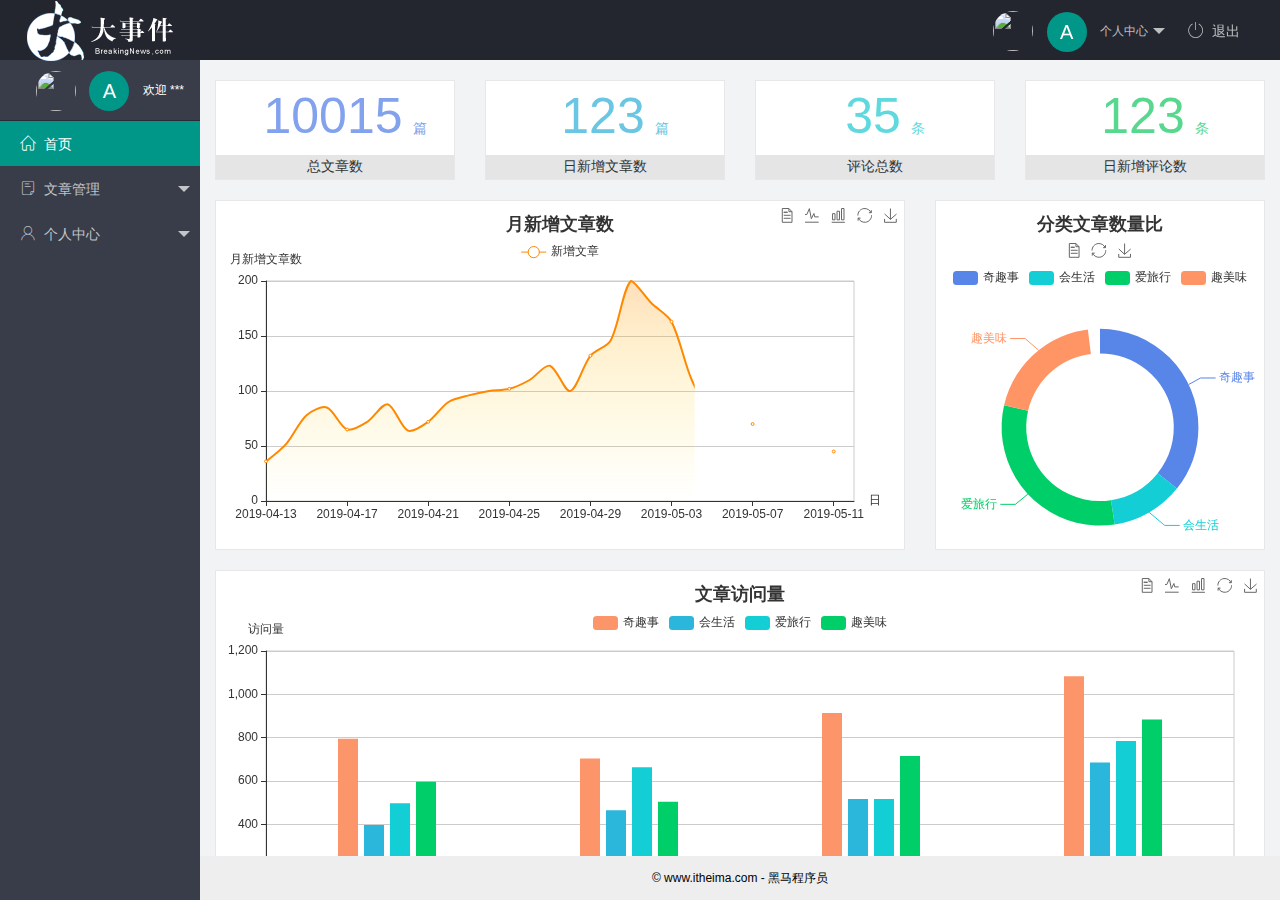
==== index.html @ 53b132bd "创建了大事件项目" ====
<!DOCTYPE html>
<html lang="en">
  <head>
    <meta charset="UTF-8" />
    <meta name="viewport" content="width=device-width, initial-scale=1.0" />
    <title>后台主页</title>
    <!-- 导入 layui 的样式表 -->
    <link rel="stylesheet" href="/assets/lib/layui/css/layui.css" />
    <!-- 导入第三方图标库 -->
    <link rel="stylesheet" href="/assets/fonts/iconfont.css" />
    <!-- 导入自己的样式表 -->
    <link rel="stylesheet" href="/assets/css/index.css" />
  </head>
  <body class="layui-layout-body">
    <div class="layui-layout layui-layout-admin">
      <div class="layui-header">
        <div class="layui-logo">
          <img src="/assets/images/logo.png" alt="" />
        </div>
        <!-- 头部区域（可配合layui已有的水平导航） -->
        <ul class="layui-nav layui-layout-right">
          <li class="layui-nav-item">
            <a href="javascript:;" class="userinfo">
              <img src="http://t.cn/RCzsdCq" class="layui-nav-img" />
              <span class="text-avatar">A</span>
              个人中心
            </a>
            <dl class="layui-nav-child">
              <dd><a href="">基本资料</a></dd>
              <dd><a href="">更换头像</a></dd>
              <dd><a href="">重置密码</a></dd>
            </dl>
          </li>
          <li class="layui-nav-item">
            <a href=""><span class="iconfont icon-tuichu"></span>退出</a>
          </li>
        </ul>
      </div>

      <div class="layui-side layui-bg-black">
        <div class="layui-side-scroll">
          <div class="userinfo">
            <img src="http://t.cn/RCzsdCq" class="layui-nav-img" />
            <span class="text-avatar">A</span>
            <span id="welcome">欢迎 ***</span>
          </div>
          <!-- 左侧导航区域（可配合layui已有的垂直导航） -->
          <ul class="layui-nav layui-nav-tree" lay-shrink="all">
            <li class="layui-nav-item layui-this">
              <a href="/home/dashboard.html" target="fm"><span class="iconfont icon-home"></span>首页</a>
            </li>
            <li class="layui-nav-item">
              <a class="" href="javascript:;"><span class="iconfont icon-16"></span>文章管理</a>
              <dl class="layui-nav-child">
                <dd>
                  <a href="javascript:;"><i class="layui-icon layui-icon-app"></i>文章类别</a>
                </dd>
                <dd>
                  <a href="javascript:;"><i class="layui-icon layui-icon-app"></i>文章列表</a>
                </dd>
                <dd>
                  <a href="javascript:;"><i class="layui-icon layui-icon-app"></i>发布文章</a>
                </dd>
              </dl>
            </li>
            <li class="layui-nav-item">
              <a href="javascript:;"><span class="iconfont icon-user"></span>个人中心</a>
              <dl class="layui-nav-child">
                <dd>
                  <a href="javascript:;"><i class="layui-icon layui-icon-app"></i>基本资料</a>
                </dd>
                <dd>
                  <a href="javascript:;"><i class="layui-icon layui-icon-app"></i>更换头像</a>
                </dd>
                <dd>
                  <a href="javascript:;"><i class="layui-icon layui-icon-app"></i>重置密码</a>
                </dd>
              </dl>
            </li>
          </ul>
        </div>
      </div>

      <div class="layui-body">
        <!-- 内容主体区域 -->
        <iframe name="fm" src="/home/dashboard.html" frameborder="0"></iframe>
      </div>

      <div class="layui-footer">
        <!-- 底部固定区域 -->
        © www.itheima.com - 黑马程序员
      </div>
    </div>
    <!-- 导入 layui 的JS文件 -->
    <script src="/assets/lib/layui/layui.all.js"></script>
  </body>
</html>
---- assets/lib/layui/css/layui.css ----
/** layui-v2.5.5 MIT License By https://www.layui.com */
 .layui-inline,img{display:inline-block;vertical-align:middle}h1,h2,h3,h4,h5,h6{font-weight:400}.layui-edge,.layui-header,.layui-inline,.layui-main{position:relative}.layui-body,.layui-edge,.layui-elip{overflow:hidden}.layui-btn,.layui-edge,.layui-inline,img{vertical-align:middle}.layui-btn,.layui-disabled,.layui-icon,.layui-unselect{-moz-user-select:none;-webkit-user-select:none;-ms-user-select:none}.layui-elip,.layui-form-checkbox span,.layui-form-pane .layui-form-label{text-overflow:ellipsis;white-space:nowrap}.layui-breadcrumb,.layui-tree-btnGroup{visibility:hidden}blockquote,body,button,dd,div,dl,dt,form,h1,h2,h3,h4,h5,h6,input,li,ol,p,pre,td,textarea,th,ul{margin:0;padding:0;-webkit-tap-highlight-color:rgba(0,0,0,0)}a:active,a:hover{outline:0}img{border:none}li{list-style:none}table{border-collapse:collapse;border-spacing:0}h4,h5,h6{font-size:100%}button,input,optgroup,option,select,textarea{font-family:inherit;font-size:inherit;font-style:inherit;font-weight:inherit;outline:0}pre{white-space:pre-wrap;white-space:-moz-pre-wrap;white-space:-pre-wrap;white-space:-o-pre-wrap;word-wrap:break-word}body{line-height:24px;font:14px Helvetica Neue,Helvetica,PingFang SC,Tahoma,Arial,sans-serif}hr{height:1px;margin:10px 0;border:0;clear:both}a{color:#333;text-decoration:none}a:hover{color:#777}a cite{font-style:normal;*cursor:pointer}.layui-border-box,.layui-border-box *{box-sizing:border-box}.layui-box,.layui-box *{box-sizing:content-box}.layui-clear{clear:both;*zoom:1}.layui-clear:after{content:'\20';clear:both;*zoom:1;display:block;height:0}.layui-inline{*display:inline;*zoom:1}.layui-edge{display:inline-block;width:0;height:0;border-width:6px;border-style:dashed;border-color:transparent}.layui-edge-top{top:-4px;border-bottom-color:#999;border-bottom-style:solid}.layui-edge-right{border-left-color:#999;border-left-style:solid}.layui-edge-bottom{top:2px;border-top-color:#999;border-top-style:solid}.layui-edge-left{border-right-color:#999;border-right-style:solid}.layui-disabled,.layui-disabled:hover{color:#d2d2d2!important;cursor:not-allowed!important}.layui-circle{border-radius:100%}.layui-show{display:block!important}.layui-hide{display:none!important}@font-face{font-family:layui-icon;src:url(../font/iconfont.eot?v=250);src:url(../font/iconfont.eot?v=250#iefix) format('embedded-opentype'),url(../font/iconfont.woff2?v=250) format('woff2'),url(../font/iconfont.woff?v=250) format('woff'),url(../font/iconfont.ttf?v=250) format('truetype'),url(../font/iconfont.svg?v=250#layui-icon) format('svg')}.layui-icon{font-family:layui-icon!important;font-size:16px;font-style:normal;-webkit-font-smoothing:antialiased;-moz-osx-font-smoothing:grayscale}.layui-icon-reply-fill:before{content:"\e611"}.layui-icon-set-fill:before{content:"\e614"}.layui-icon-menu-fill:before{content:"\e60f"}.layui-icon-search:before{content:"\e615"}.layui-icon-share:before{content:"\e641"}.layui-icon-set-sm:before{content:"\e620"}.layui-icon-engine:before{content:"\e628"}.layui-icon-close:before{content:"\1006"}.layui-icon-close-fill:before{content:"\1007"}.layui-icon-chart-screen:before{content:"\e629"}.layui-icon-star:before{content:"\e600"}.layui-icon-circle-dot:before{content:"\e617"}.layui-icon-chat:before{content:"\e606"}.layui-icon-release:before{content:"\e609"}.layui-icon-list:before{content:"\e60a"}.layui-icon-chart:before{content:"\e62c"}.layui-icon-ok-circle:before{content:"\1005"}.layui-icon-layim-theme:before{content:"\e61b"}.layui-icon-table:before{content:"\e62d"}.layui-icon-right:before{content:"\e602"}.layui-icon-left:before{content:"\e603"}.layui-icon-cart-simple:before{content:"\e698"}.layui-icon-face-cry:before{content:"\e69c"}.layui-icon-face-smile:before{content:"\e6af"}.layui-icon-survey:before{content:"\e6b2"}.layui-icon-tree:before{content:"\e62e"}.layui-icon-upload-circle:before{content:"\e62f"}.layui-icon-add-circle:before{content:"\e61f"}.layui-icon-download-circle:before{content:"\e601"}.layui-icon-templeate-1:before{content:"\e630"}.layui-icon-util:before{content:"\e631"}.layui-icon-face-surprised:before{content:"\e664"}.layui-icon-edit:before{content:"\e642"}.layui-icon-speaker:before{content:"\e645"}.layui-icon-down:before{content:"\e61a"}.layui-icon-file:before{content:"\e621"}.layui-icon-layouts:before{content:"\e632"}.layui-icon-rate-half:before{content:"\e6c9"}.layui-icon-add-circle-fine:before{content:"\e608"}.layui-icon-prev-circle:before{content:"\e633"}.layui-icon-read:before{content:"\e705"}.layui-icon-404:before{content:"\e61c"}.layui-icon-carousel:before{content:"\e634"}.layui-icon-help:before{content:"\e607"}.layui-icon-code-circle:before{content:"\e635"}.layui-icon-water:before{content:"\e636"}.layui-icon-username:before{content:"\e66f"}.layui-icon-find-fill:before{content:"\e670"}.layui-icon-about:before{content:"\e60b"}.layui-icon-location:before{content:"\e715"}.layui-icon-up:before{content:"\e619"}.layui-icon-pause:before{content:"\e651"}.layui-icon-date:before{content:"\e637"}.layui-icon-layim-uploadfile:before{content:"\e61d"}.layui-icon-delete:before{content:"\e640"}.layui-icon-play:before{content:"\e652"}.layui-icon-top:before{content:"\e604"}.layui-icon-friends:before{content:"\e612"}.layui-icon-refresh-3:before{content:"\e9aa"}.layui-icon-ok:before{content:"\e605"}.layui-icon-layer:before{content:"\e638"}.layui-icon-face-smile-fine:before{content:"\e60c"}.layui-icon-dollar:before{content:"\e659"}.layui-icon-group:before{content:"\e613"}.layui-icon-layim-download:before{content:"\e61e"}.layui-icon-picture-fine:before{content:"\e60d"}.layui-icon-link:before{content:"\e64c"}.layui-icon-diamond:before{content:"\e735"}.layui-icon-log:before{content:"\e60e"}.layui-icon-rate-solid:before{content:"\e67a"}.layui-icon-fonts-del:before{content:"\e64f"}.layui-icon-unlink:before{content:"\e64d"}.layui-icon-fonts-clear:before{content:"\e639"}.layui-icon-triangle-r:before{content:"\e623"}.layui-icon-circle:before{content:"\e63f"}.layui-icon-radio:before{content:"\e643"}.layui-icon-align-center:before{content:"\e647"}.layui-icon-align-right:before{content:"\e648"}.layui-icon-align-left:before{content:"\e649"}.layui-icon-loading-1:before{content:"\e63e"}.layui-icon-return:before{content:"\e65c"}.layui-icon-fonts-strong:before{content:"\e62b"}.layui-icon-upload:before{content:"\e67c"}.layui-icon-dialogue:before{content:"\e63a"}.layui-icon-video:before{content:"\e6ed"}.layui-icon-headset:before{content:"\e6fc"}.layui-icon-cellphone-fine:before{content:"\e63b"}.layui-icon-add-1:before{content:"\e654"}.layui-icon-face-smile-b:before{content:"\e650"}.layui-icon-fonts-html:before{content:"\e64b"}.layui-icon-form:before{content:"\e63c"}.layui-icon-cart:before{content:"\e657"}.layui-icon-camera-fill:before{content:"\e65d"}.layui-icon-tabs:before{content:"\e62a"}.layui-icon-fonts-code:before{content:"\e64e"}.layui-icon-fire:before{content:"\e756"}.layui-icon-set:before{content:"\e716"}.layui-icon-fonts-u:before{content:"\e646"}.layui-icon-triangle-d:before{content:"\e625"}.layui-icon-tips:before{content:"\e702"}.layui-icon-picture:before{content:"\e64a"}.layui-icon-more-vertical:before{content:"\e671"}.layui-icon-flag:before{content:"\e66c"}.layui-icon-loading:before{content:"\e63d"}.layui-icon-fonts-i:before{content:"\e644"}.layui-icon-refresh-1:before{content:"\e666"}.layui-icon-rmb:before{content:"\e65e"}.layui-icon-home:before{content:"\e68e"}.layui-icon-user:before{content:"\e770"}.layui-icon-notice:before{content:"\e667"}.layui-icon-login-weibo:before{content:"\e675"}.layui-icon-voice:before{content:"\e688"}.layui-icon-upload-drag:before{content:"\e681"}.layui-icon-login-qq:before{content:"\e676"}.layui-icon-snowflake:before{content:"\e6b1"}.layui-icon-file-b:before{content:"\e655"}.layui-icon-template:before{content:"\e663"}.layui-icon-auz:before{content:"\e672"}.layui-icon-console:before{content:"\e665"}.layui-icon-app:before{content:"\e653"}.layui-icon-prev:before{content:"\e65a"}.layui-icon-website:before{content:"\e7ae"}.layui-icon-next:before{content:"\e65b"}.layui-icon-component:before{content:"\e857"}.layui-icon-more:before{content:"\e65f"}.layui-icon-login-wechat:before{content:"\e677"}.layui-icon-shrink-right:before{content:"\e668"}.layui-icon-spread-left:before{content:"\e66b"}.layui-icon-camera:before{content:"\e660"}.layui-icon-note:before{content:"\e66e"}.layui-icon-refresh:before{content:"\e669"}.layui-icon-female:before{content:"\e661"}.layui-icon-male:before{content:"\e662"}.layui-icon-password:before{content:"\e673"}.layui-icon-senior:before{content:"\e674"}.layui-icon-theme:before{content:"\e66a"}.layui-icon-tread:before{content:"\e6c5"}.layui-icon-praise:before{content:"\e6c6"}.layui-icon-star-fill:before{content:"\e658"}.layui-icon-rate:before{content:"\e67b"}.layui-icon-template-1:before{content:"\e656"}.layui-icon-vercode:before{content:"\e679"}.layui-icon-cellphone:before{content:"\e678"}.layui-icon-screen-full:before{content:"\e622"}.layui-icon-screen-restore:before{content:"\e758"}.layui-icon-cols:before{content:"\e610"}.layui-icon-export:before{content:"\e67d"}.layui-icon-print:before{content:"\e66d"}.layui-icon-slider:before{content:"\e714"}.layui-icon-addition:before{content:"\e624"}.layui-icon-subtraction:before{content:"\e67e"}.layui-icon-service:before{content:"\e626"}.layui-icon-transfer:before{content:"\e691"}.layui-main{width:1140px;margin:0 auto}.layui-header{z-index:1000;height:60px}.layui-header a:hover{transition:all .5s;-webkit-transition:all .5s}.layui-side{position:fixed;left:0;top:0;bottom:0;z-index:999;width:200px;overflow-x:hidden}.layui-side-scroll{position:relative;width:220px;height:100%;overflow-x:hidden}.layui-body{position:absolute;left:200px;right:0;top:0;bottom:0;z-index:998;width:auto;overflow-y:auto;box-sizing:border-box}.layui-layout-body{overflow:hidden}.layui-layout-admin .layui-header{background-color:#23262E}.layui-layout-admin .layui-side{top:60px;width:200px;overflow-x:hidden}.layui-layout-admin .layui-body{position:fixed;top:60px;bottom:44px}.layui-layout-admin .layui-main{width:auto;margin:0 15px}.layui-layout-admin .layui-footer{position:fixed;left:200px;right:0;bottom:0;height:44px;line-height:44px;padding:0 15px;background-color:#eee}.layui-layout-admin .layui-logo{position:absolute;left:0;top:0;width:200px;height:100%;line-height:60px;text-align:center;color:#009688;font-size:16px}.layui-layout-admin .layui-header .layui-nav{background:0 0}.layui-layout-left{position:absolute!important;left:200px;top:0}.layui-layout-right{position:absolute!important;right:0;top:0}.layui-container{position:relative;margin:0 auto;padding:0 15px;box-sizing:border-box}.layui-fluid{position:relative;margin:0 auto;padding:0 15px}.layui-row:after,.layui-row:before{content:'';display:block;clear:both}.layui-col-lg1,.layui-col-lg10,.layui-col-lg11,.layui-col-lg12,.layui-col-lg2,.layui-col-lg3,.layui-col-lg4,.layui-col-lg5,.layui-col-lg6,.layui-col-lg7,.layui-col-lg8,.layui-col-lg9,.layui-col-md1,.layui-col-md10,.layui-col-md11,.layui-col-md12,.layui-col-md2,.layui-col-md3,.layui-col-md4,.layui-col-md5,.layui-col-md6,.layui-col-md7,.layui-col-md8,.layui-col-md9,.layui-col-sm1,.layui-col-sm10,.layui-col-sm11,.layui-col-sm12,.layui-col-sm2,.layui-col-sm3,.layui-col-sm4,.layui-col-sm5,.layui-col-sm6,.layui-col-sm7,.layui-col-sm8,.layui-col-sm9,.layui-col-xs1,.layui-col-xs10,.layui-col-xs11,.layui-col-xs12,.layui-col-xs2,.layui-col-xs3,.layui-col-xs4,.layui-col-xs5,.layui-col-xs6,.layui-col-xs7,.layui-col-xs8,.layui-col-xs9{position:relative;display:block;box-sizing:border-box}.layui-col-xs1,.layui-col-xs10,.layui-col-xs11,.layui-col-xs12,.layui-col-xs2,.layui-col-xs3,.layui-col-xs4,.layui-col-xs5,.layui-col-xs6,.layui-col-xs7,.layui-col-xs8,.layui-col-xs9{float:left}.layui-col-xs1{width:8.33333333%}.layui-col-xs2{width:16.66666667%}.layui-col-xs3{width:25%}.layui-col-xs4{width:33.33333333%}.layui-col-xs5{width:41.66666667%}.layui-col-xs6{width:50%}.layui-col-xs7{width:58.33333333%}.layui-col-xs8{width:66.66666667%}.layui-col-xs9{width:75%}.layui-col-xs10{width:83.33333333%}.layui-col-xs11{width:91.66666667%}.layui-col-xs12{width:100%}.layui-col-xs-offset1{margin-left:8.33333333%}.layui-col-xs-offset2{margin-left:16.66666667%}.layui-col-xs-offset3{margin-left:25%}.layui-col-xs-offset4{margin-left:33.33333333%}.layui-col-xs-offset5{margin-left:41.66666667%}.layui-col-xs-offset6{margin-left:50%}.layui-col-xs-offset7{margin-left:58.33333333%}.layui-col-xs-offset8{margin-left:66.66666667%}.layui-col-xs-offset9{margin-left:75%}.layui-col-xs-offset10{margin-left:83.33333333%}.layui-col-xs-offset11{margin-left:91.66666667%}.layui-col-xs-offset12{margin-left:100%}@media screen and (max-width:768px){.layui-hide-xs{display:none!important}.layui-show-xs-block{display:block!important}.layui-show-xs-inline{display:inline!important}.layui-show-xs-inline-block{display:inline-block!important}}@media screen and (min-width:768px){.layui-container{width:750px}.layui-hide-sm{display:none!important}.layui-show-sm-block{display:block!important}.layui-show-sm-inline{display:inline!important}.layui-show-sm-inline-block{display:inline-block!important}.layui-col-sm1,.layui-col-sm10,.layui-col-sm11,.layui-col-sm12,.layui-col-sm2,.layui-col-sm3,.layui-col-sm4,.layui-col-sm5,.layui-col-sm6,.layui-col-sm7,.layui-col-sm8,.layui-col-sm9{float:left}.layui-col-sm1{width:8.33333333%}.layui-col-sm2{width:16.66666667%}.layui-col-sm3{width:25%}.layui-col-sm4{width:33.33333333%}.layui-col-sm5{width:41.66666667%}.layui-col-sm6{width:50%}.layui-col-sm7{width:58.33333333%}.layui-col-sm8{width:66.66666667%}.layui-col-sm9{width:75%}.layui-col-sm10{width:83.33333333%}.layui-col-sm11{width:91.66666667%}.layui-col-sm12{width:100%}.layui-col-sm-offset1{margin-left:8.33333333%}.layui-col-sm-offset2{margin-left:16.66666667%}.layui-col-sm-offset3{margin-left:25%}.layui-col-sm-offset4{margin-left:33.33333333%}.layui-col-sm-offset5{margin-left:41.66666667%}.layui-col-sm-offset6{margin-left:50%}.layui-col-sm-offset7{margin-left:58.33333333%}.layui-col-sm-offset8{margin-left:66.66666667%}.layui-col-sm-offset9{margin-left:75%}.layui-col-sm-offset10{margin-left:83.33333333%}.layui-col-sm-offset11{margin-left:91.66666667%}.layui-col-sm-offset12{margin-left:100%}}@media screen and (min-width:992px){.layui-container{width:970px}.layui-hide-md{display:none!important}.layui-show-md-block{display:block!important}.layui-show-md-inline{display:inline!important}.layui-show-md-inline-block{display:inline-block!important}.layui-col-md1,.layui-col-md10,.layui-col-md11,.layui-col-md12,.layui-col-md2,.layui-col-md3,.layui-col-md4,.layui-col-md5,.layui-col-md6,.layui-col-md7,.layui-col-md8,.layui-col-md9{float:left}.layui-col-md1{width:8.33333333%}.layui-col-md2{width:16.66666667%}.layui-col-md3{width:25%}.layui-col-md4{width:33.33333333%}.layui-col-md5{width:41.66666667%}.layui-col-md6{width:50%}.layui-col-md7{width:58.33333333%}.layui-col-md8{width:66.66666667%}.layui-col-md9{width:75%}.layui-col-md10{width:83.33333333%}.layui-col-md11{width:91.66666667%}.layui-col-md12{width:100%}.layui-col-md-offset1{margin-left:8.33333333%}.layui-col-md-offset2{margin-left:16.66666667%}.layui-col-md-offset3{margin-left:25%}.layui-col-md-offset4{margin-left:33.33333333%}.layui-col-md-offset5{margin-left:41.66666667%}.layui-col-md-offset6{margin-left:50%}.layui-col-md-offset7{margin-left:58.33333333%}.layui-col-md-offset8{margin-left:66.66666667%}.layui-col-md-offset9{margin-left:75%}.layui-col-md-offset10{margin-left:83.33333333%}.layui-col-md-offset11{margin-left:91.66666667%}.layui-col-md-offset12{margin-left:100%}}@media screen and (min-width:1200px){.layui-container{width:1170px}.layui-hide-lg{display:none!important}.layui-show-lg-block{display:block!important}.layui-show-lg-inline{display:inline!important}.layui-show-lg-inline-block{display:inline-block!important}.layui-col-lg1,.layui-col-lg10,.layui-col-lg11,.layui-col-lg12,.layui-col-lg2,.layui-col-lg3,.layui-col-lg4,.layui-col-lg5,.layui-col-lg6,.layui-col-lg7,.layui-col-lg8,.layui-col-lg9{float:left}.layui-col-lg1{width:8.33333333%}.layui-col-lg2{width:16.66666667%}.layui-col-lg3{width:25%}.layui-col-lg4{width:33.33333333%}.layui-col-lg5{width:41.66666667%}.layui-col-lg6{width:50%}.layui-col-lg7{width:58.33333333%}.layui-col-lg8{width:66.66666667%}.layui-col-lg9{width:75%}.layui-col-lg10{width:83.33333333%}.layui-col-lg11{width:91.66666667%}.layui-col-lg12{width:100%}.layui-col-lg-offset1{margin-left:8.33333333%}.layui-col-lg-offset2{margin-left:16.66666667%}.layui-col-lg-offset3{margin-left:25%}.layui-col-lg-offset4{margin-left:33.33333333%}.layui-col-lg-offset5{margin-left:41.66666667%}.layui-col-lg-offset6{margin-left:50%}.layui-col-lg-offset7{margin-left:58.33333333%}.layui-col-lg-offset8{margin-left:66.66666667%}.layui-col-lg-offset9{margin-left:75%}.layui-col-lg-offset10{margin-left:83.33333333%}.layui-col-lg-offset11{margin-left:91.66666667%}.layui-col-lg-offset12{margin-left:100%}}.layui-col-space1{margin:-.5px}.layui-col-space1>*{padding:.5px}.layui-col-space3{margin:-1.5px}.layui-col-space3>*{padding:1.5px}.layui-col-space5{margin:-2.5px}.layui-col-space5>*{padding:2.5px}.layui-col-space8{margin:-3.5px}.layui-col-space8>*{padding:3.5px}.layui-col-space10{margin:-5px}.layui-col-space10>*{padding:5px}.layui-col-space12{margin:-6px}.layui-col-space12>*{padding:6px}.layui-col-space15{margin:-7.5px}.layui-col-space15>*{padding:7.5px}.layui-col-space18{margin:-9px}.layui-col-space18>*{padding:9px}.layui-col-space20{margin:-10px}.layui-col-space20>*{padding:10px}.layui-col-space22{margin:-11px}.layui-col-space22>*{padding:11px}.layui-col-space25{margin:-12.5px}.layui-col-space25>*{padding:12.5px}.layui-col-space30{margin:-15px}.layui-col-space30>*{padding:15px}.layui-btn,.layui-input,.layui-select,.layui-textarea,.layui-upload-button{outline:0;-webkit-appearance:none;transition:all .3s;-webkit-transition:all .3s;box-sizing:border-box}.layui-elem-quote{margin-bottom:10px;padding:15px;line-height:22px;border-left:5px solid #009688;border-radius:0 2px 2px 0;background-color:#f2f2f2}.layui-quote-nm{border-style:solid;border-width:1px 1px 1px 5px;background:0 0}.layui-elem-field{margin-bottom:10px;padding:0;border-width:1px;border-style:solid}.layui-elem-field legend{margin-left:20px;padding:0 10px;font-size:20px;font-weight:300}.layui-field-title{margin:10px 0 20px;border-width:1px 0 0}.layui-field-box{padding:10px 15px}.layui-field-title .layui-field-box{padding:10px 0}.layui-progress{position:relative;height:6px;border-radius:20px;background-color:#e2e2e2}.layui-progress-bar{position:absolute;left:0;top:0;width:0;max-width:100%;height:6px;border-radius:20px;text-align:right;background-color:#5FB878;transition:all .3s;-webkit-transition:all .3s}.layui-progress-big,.layui-progress-big .layui-progress-bar{height:18px;line-height:18px}.layui-progress-text{position:relative;top:-20px;line-height:18px;font-size:12px;color:#666}.layui-progress-big .layui-progress-text{position:static;padding:0 10px;color:#fff}.layui-collapse{border-width:1px;border-style:solid;border-radius:2px}.layui-colla-content,.layui-colla-item{border-top-width:1px;border-top-style:solid}.layui-colla-item:first-child{border-top:none}.layui-colla-title{position:relative;height:42px;line-height:42px;padding:0 15px 0 35px;color:#333;background-color:#f2f2f2;cursor:pointer;font-size:14px;overflow:hidden}.layui-colla-content{display:none;padding:10px 15px;line-height:22px;color:#666}.layui-colla-icon{position:absolute;left:15px;top:0;font-size:14px}.layui-card{margin-bottom:15px;border-radius:2px;background-color:#fff;box-shadow:0 1px 2px 0 rgba(0,0,0,.05)}.layui-card:last-child{margin-bottom:0}.layui-card-header{position:relative;height:42px;line-height:42px;padding:0 15px;border-bottom:1px solid #f6f6f6;color:#333;border-radius:2px 2px 0 0;font-size:14px}.layui-bg-black,.layui-bg-blue,.layui-bg-cyan,.layui-bg-green,.layui-bg-orange,.layui-bg-red{color:#fff!important}.layui-card-body{position:relative;padding:10px 15px;line-height:24px}.layui-card-body[pad15]{padding:15px}.layui-card-body[pad20]{padding:20px}.layui-card-body .layui-table{margin:5px 0}.layui-card .layui-tab{margin:0}.layui-panel-window{position:relative;padding:15px;border-radius:0;border-top:5px solid #E6E6E6;background-color:#fff}.layui-auxiliar-moving{position:fixed;left:0;right:0;top:0;bottom:0;width:100%;height:100%;background:0 0;z-index:9999999999}.layui-form-label,.layui-form-mid,.layui-form-select,.layui-input-block,.layui-input-inline,.layui-textarea{position:relative}.layui-bg-red{background-color:#FF5722!important}.layui-bg-orange{background-color:#FFB800!important}.layui-bg-green{background-color:#009688!important}.layui-bg-cyan{background-color:#2F4056!important}.layui-bg-blue{background-color:#1E9FFF!important}.layui-bg-black{background-color:#393D49!important}.layui-bg-gray{background-color:#eee!important;color:#666!important}.layui-badge-rim,.layui-colla-content,.layui-colla-item,.layui-collapse,.layui-elem-field,.layui-form-pane .layui-form-item[pane],.layui-form-pane .layui-form-label,.layui-input,.layui-layedit,.layui-layedit-tool,.layui-quote-nm,.layui-select,.layui-tab-bar,.layui-tab-card,.layui-tab-title,.layui-tab-title .layui-this:after,.layui-textarea{border-color:#e6e6e6}.layui-timeline-item:before,hr{background-color:#e6e6e6}.layui-text{line-height:22px;font-size:14px;color:#666}.layui-text h1,.layui-text h2,.layui-text h3{font-weight:500;color:#333}.layui-text h1{font-size:30px}.layui-text h2{font-size:24px}.layui-text h3{font-size:18px}.layui-text a:not(.layui-btn){color:#01AAED}.layui-text a:not(.layui-btn):hover{text-decoration:underline}.layui-text ul{padding:5px 0 5px 15px}.layui-text ul li{margin-top:5px;list-style-type:disc}.layui-text em,.layui-word-aux{color:#999!important;padding:0 5px!important}.layui-btn{display:inline-block;height:38px;line-height:38px;padding:0 18px;background-color:#009688;color:#fff;white-space:nowrap;text-align:center;font-size:14px;border:none;border-radius:2px;cursor:pointer}.layui-btn:hover{opacity:.8;filter:alpha(opacity=80);color:#fff}.layui-btn:active{opacity:1;filter:alpha(opacity=100)}.layui-btn+.layui-btn{margin-left:10px}.layui-btn-container{font-size:0}.layui-btn-container .layui-btn{margin-right:10px;margin-bottom:10px}.layui-btn-container .layui-btn+.layui-btn{margin-left:0}.layui-table .layui-btn-container .layui-btn{margin-bottom:9px}.layui-btn-radius{border-radius:100px}.layui-btn .layui-icon{margin-right:3px;font-size:18px;vertical-align:bottom;vertical-align:middle\9}.layui-btn-primary{border:1px solid #C9C9C9;background-color:#fff;color:#555}.layui-btn-primary:hover{border-color:#009688;color:#333}.layui-btn-normal{background-color:#1E9FFF}.layui-btn-warm{background-color:#FFB800}.layui-btn-danger{background-color:#FF5722}.layui-btn-checked{background-color:#5FB878}.layui-btn-disabled,.layui-btn-disabled:active,.layui-btn-disabled:hover{border:1px solid #e6e6e6;background-color:#FBFBFB;color:#C9C9C9;cursor:not-allowed;opacity:1}.layui-btn-lg{height:44px;line-height:44px;padding:0 25px;font-size:16px}.layui-btn-sm{height:30px;line-height:30px;padding:0 10px;font-size:12px}.layui-btn-sm i{font-size:16px!important}.layui-btn-xs{height:22px;line-height:22px;padding:0 5px;font-size:12px}.layui-btn-xs i{font-size:14px!important}.layui-btn-group{display:inline-block;vertical-align:middle;font-size:0}.layui-btn-group .layui-btn{margin-left:0!important;margin-right:0!important;border-left:1px solid rgba(255,255,255,.5);border-radius:0}.layui-btn-group .layui-btn-primary{border-left:none}.layui-btn-group .layui-btn-primary:hover{border-color:#C9C9C9;color:#009688}.layui-btn-group .layui-btn:first-child{border-left:none;border-radius:2px 0 0 2px}.layui-btn-group .layui-btn-primary:first-child{border-left:1px solid #c9c9c9}.layui-btn-group .layui-btn:last-child{border-radius:0 2px 2px 0}.layui-btn-group .layui-btn+.layui-btn{margin-left:0}.layui-btn-group+.layui-btn-group{margin-left:10px}.layui-btn-fluid{width:100%}.layui-input,.layui-select,.layui-textarea{height:38px;line-height:1.3;line-height:38px\9;border-width:1px;border-style:solid;background-color:#fff;border-radius:2px}.layui-input::-webkit-input-placeholder,.layui-select::-webkit-input-placeholder,.layui-textarea::-webkit-input-placeholder{line-height:1.3}.layui-input,.layui-textarea{display:block;width:100%;padding-left:10px}.layui-input:hover,.layui-textarea:hover{border-color:#D2D2D2!important}.layui-input:focus,.layui-textarea:focus{border-color:#C9C9C9!important}.layui-textarea{min-height:100px;height:auto;line-height:20px;padding:6px 10px;resize:vertical}.layui-select{padding:0 10px}.layui-form input[type=checkbox],.layui-form input[type=radio],.layui-form select{display:none}.layui-form [lay-ignore]{display:initial}.layui-form-item{margin-bottom:15px;clear:both;*zoom:1}.layui-form-item:after{content:'\20';clear:both;*zoom:1;display:block;height:0}.layui-form-label{float:left;display:block;padding:9px 15px;width:80px;font-weight:400;line-height:20px;text-align:right}.layui-form-label-col{display:block;float:none;padding:9px 0;line-height:20px;text-align:left}.layui-form-item .layui-inline{margin-bottom:5px;margin-right:10px}.layui-input-block{margin-left:110px;min-height:36px}.layui-input-inline{display:inline-block;vertical-align:middle}.layui-form-item .layui-input-inline{float:left;width:190px;margin-right:10px}.layui-form-text .layui-input-inline{width:auto}.layui-form-mid{float:left;display:block;padding:9px 0!important;line-height:20px;margin-right:10px}.layui-form-danger+.layui-form-select .layui-input,.layui-form-danger:focus{border-color:#FF5722!important}.layui-form-select .layui-input{padding-right:30px;cursor:pointer}.layui-form-select .layui-edge{position:absolute;right:10px;top:50%;margin-top:-3px;cursor:pointer;border-width:6px;border-top-color:#c2c2c2;border-top-style:solid;transition:all .3s;-webkit-transition:all .3s}.layui-form-select dl{display:none;position:absolute;left:0;top:42px;padding:5px 0;z-index:899;min-width:100%;border:1px solid #d2d2d2;max-height:300px;overflow-y:auto;background-color:#fff;border-radius:2px;box-shadow:0 2px 4px rgba(0,0,0,.12);box-sizing:border-box}.layui-form-select dl dd,.layui-form-select dl dt{padding:0 10px;line-height:36px;white-space:nowrap;overflow:hidden;text-overflow:ellipsis}.layui-form-select dl dt{font-size:12px;color:#999}.layui-form-select dl dd{cursor:pointer}.layui-form-select dl dd:hover{background-color:#f2f2f2;-webkit-transition:.5s all;transition:.5s all}.layui-form-select .layui-select-group dd{padding-left:20px}.layui-form-select dl dd.layui-select-tips{padding-left:10px!important;color:#999}.layui-form-select dl dd.layui-this{background-color:#5FB878;color:#fff}.layui-form-checkbox,.layui-form-select dl dd.layui-disabled{background-color:#fff}.layui-form-selected dl{display:block}.layui-form-checkbox,.layui-form-checkbox *,.layui-form-switch{display:inline-block;vertical-align:middle}.layui-form-selected .layui-edge{margin-top:-9px;-webkit-transform:rotate(180deg);transform:rotate(180deg);margin-top:-3px\9}:root .layui-form-selected .layui-edge{margin-top:-9px\0/IE9}.layui-form-selectup dl{top:auto;bottom:42px}.layui-select-none{margin:5px 0;text-align:center;color:#999}.layui-select-disabled .layui-disabled{border-color:#eee!important}.layui-select-disabled .layui-edge{border-top-color:#d2d2d2}.layui-form-checkbox{position:relative;height:30px;line-height:30px;margin-right:10px;padding-right:30px;cursor:pointer;font-size:0;-webkit-transition:.1s linear;transition:.1s linear;box-sizing:border-box}.layui-form-checkbox span{padding:0 10px;height:100%;font-size:14px;border-radius:2px 0 0 2px;background-color:#d2d2d2;color:#fff;overflow:hidden}.layui-form-checkbox:hover span{background-color:#c2c2c2}.layui-form-checkbox i{position:absolute;right:0;top:0;width:30px;height:28px;border:1px solid #d2d2d2;border-left:none;border-radius:0 2px 2px 0;color:#fff;font-size:20px;text-align:center}.layui-form-checkbox:hover i{border-color:#c2c2c2;color:#c2c2c2}.layui-form-checked,.layui-form-checked:hover{border-color:#5FB878}.layui-form-checked span,.layui-form-checked:hover span{background-color:#5FB878}.layui-form-checked i,.layui-form-checked:hover i{color:#5FB878}.layui-form-item .layui-form-checkbox{margin-top:4px}.layui-form-checkbox[lay-skin=primary]{height:auto!important;line-height:normal!important;min-width:18px;min-height:18px;border:none!important;margin-right:0;padding-left:28px;padding-right:0;background:0 0}.layui-form-checkbox[lay-skin=primary] span{padding-left:0;padding-right:15px;line-height:18px;background:0 0;color:#666}.layui-form-checkbox[lay-skin=primary] i{right:auto;left:0;width:16px;height:16px;line-height:16px;border:1px solid #d2d2d2;font-size:12px;border-radius:2px;background-color:#fff;-webkit-transition:.1s linear;transition:.1s linear}.layui-form-checkbox[lay-skin=primary]:hover i{border-color:#5FB878;color:#fff}.layui-form-checked[lay-skin=primary] i{border-color:#5FB878!important;background-color:#5FB878;color:#fff}.layui-checkbox-disbaled[lay-skin=primary] span{background:0 0!important;color:#c2c2c2}.layui-checkbox-disbaled[lay-skin=primary]:hover i{border-color:#d2d2d2}.layui-form-item .layui-form-checkbox[lay-skin=primary]{margin-top:10px}.layui-form-switch{position:relative;height:22px;line-height:22px;min-width:35px;padding:0 5px;margin-top:8px;border:1px solid #d2d2d2;border-radius:20px;cursor:pointer;background-color:#fff;-webkit-transition:.1s linear;transition:.1s linear}.layui-form-switch i{position:absolute;left:5px;top:3px;width:16px;height:16px;border-radius:20px;background-color:#d2d2d2;-webkit-transition:.1s linear;transition:.1s linear}.layui-form-switch em{position:relative;top:0;width:25px;margin-left:21px;padding:0!important;text-align:center!important;color:#999!important;font-style:normal!important;font-size:12px}.layui-form-onswitch{border-color:#5FB878;background-color:#5FB878}.layui-checkbox-disbaled,.layui-checkbox-disbaled i{border-color:#e2e2e2!important}.layui-form-onswitch i{left:100%;margin-left:-21px;background-color:#fff}.layui-form-onswitch em{margin-left:5px;margin-right:21px;color:#fff!important}.layui-checkbox-disbaled span{background-color:#e2e2e2!important}.layui-checkbox-disbaled:hover i{color:#fff!important}[lay-radio]{display:none}.layui-form-radio,.layui-form-radio *{display:inline-block;vertical-align:middle}.layui-form-radio{line-height:28px;margin:6px 10px 0 0;padding-right:10px;cursor:pointer;font-size:0}.layui-form-radio *{font-size:14px}.layui-form-radio>i{margin-right:8px;font-size:22px;color:#c2c2c2}.layui-form-radio>i:hover,.layui-form-radioed>i{color:#5FB878}.layui-radio-disbaled>i{color:#e2e2e2!important}.layui-form-pane .layui-form-label{width:110px;padding:8px 15px;height:38px;line-height:20px;border-width:1px;border-style:solid;border-radius:2px 0 0 2px;text-align:center;background-color:#FBFBFB;overflow:hidden;box-sizing:border-box}.layui-form-pane .layui-input-inline{margin-left:-1px}.layui-form-pane .layui-input-block{margin-left:110px;left:-1px}.layui-form-pane .layui-input{border-radius:0 2px 2px 0}.layui-form-pane .layui-form-text .layui-form-label{float:none;width:100%;border-radius:2px;box-sizing:border-box;text-align:left}.layui-form-pane .layui-form-text .layui-input-inline{display:block;margin:0;top:-1px;clear:both}.layui-form-pane .layui-form-text .layui-input-block{margin:0;left:0;top:-1px}.layui-form-pane .layui-form-text .layui-textarea{min-height:100px;border-radius:0 0 2px 2px}.layui-form-pane .layui-form-checkbox{margin:4px 0 4px 10px}.layui-form-pane .layui-form-radio,.layui-form-pane .layui-form-switch{margin-top:6px;margin-left:10px}.layui-form-pane .layui-form-item[pane]{position:relative;border-width:1px;border-style:solid}.layui-form-pane .layui-form-item[pane] .layui-form-label{position:absolute;left:0;top:0;height:100%;border-width:0 1px 0 0}.layui-form-pane .layui-form-item[pane] .layui-input-inline{margin-left:110px}@media screen and (max-width:450px){.layui-form-item .layui-form-label{text-overflow:ellipsis;overflow:hidden;white-space:nowrap}.layui-form-item .layui-inline{display:block;margin-right:0;margin-bottom:20px;clear:both}.layui-form-item .layui-inline:after{content:'\20';clear:both;display:block;height:0}.layui-form-item .layui-input-inline{display:block;float:none;left:-3px;width:auto;margin:0 0 10px 112px}.layui-form-item .layui-input-inline+.layui-form-mid{margin-left:110px;top:-5px;padding:0}.layui-form-item .layui-form-checkbox{margin-right:5px;margin-bottom:5px}}.layui-layedit{border-width:1px;border-style:solid;border-radius:2px}.layui-layedit-tool{padding:3px 5px;border-bottom-width:1px;border-bottom-style:solid;font-size:0}.layedit-tool-fixed{position:fixed;top:0;border-top:1px solid #e2e2e2}.layui-layedit-tool .layedit-tool-mid,.layui-layedit-tool .layui-icon{display:inline-block;vertical-align:middle;text-align:center;font-size:14px}.layui-layedit-tool .layui-icon{position:relative;width:32px;height:30px;line-height:30px;margin:3px 5px;color:#777;cursor:pointer;border-radius:2px}.layui-layedit-tool .layui-icon:hover{color:#393D49}.layui-layedit-tool .layui-icon:active{color:#000}.layui-layedit-tool .layedit-tool-active{background-color:#e2e2e2;color:#000}.layui-layedit-tool .layui-disabled,.layui-layedit-tool .layui-disabled:hover{color:#d2d2d2;cursor:not-allowed}.layui-layedit-tool .layedit-tool-mid{width:1px;height:18px;margin:0 10px;background-color:#d2d2d2}.layedit-tool-html{width:50px!important;font-size:30px!important}.layedit-tool-b,.layedit-tool-code,.layedit-tool-help{font-size:16px!important}.layedit-tool-d,.layedit-tool-face,.layedit-tool-image,.layedit-tool-unlink{font-size:18px!important}.layedit-tool-image input{position:absolute;font-size:0;left:0;top:0;width:100%;height:100%;opacity:.01;filter:Alpha(opacity=1);cursor:pointer}.layui-layedit-iframe iframe{display:block;width:100%}#LAY_layedit_code{overflow:hidden}.layui-laypage{display:inline-block;*display:inline;*zoom:1;vertical-align:middle;margin:10px 0;font-size:0}.layui-laypage>a:first-child,.layui-laypage>a:first-child em{border-radius:2px 0 0 2px}.layui-laypage>a:last-child,.layui-laypage>a:last-child em{border-radius:0 2px 2px 0}.layui-laypage>:first-child{margin-left:0!important}.layui-laypage>:last-child{margin-right:0!important}.layui-laypage a,.layui-laypage button,.layui-laypage input,.layui-laypage select,.layui-laypage span{border:1px solid #e2e2e2}.layui-laypage a,.layui-laypage span{display:inline-block;*display:inline;*zoom:1;vertical-align:middle;padding:0 15px;height:28px;line-height:28px;margin:0 -1px 5px 0;background-color:#fff;color:#333;font-size:12px}.layui-flow-more a *,.layui-laypage input,.layui-table-view select[lay-ignore]{display:inline-block}.layui-laypage a:hover{color:#009688}.layui-laypage em{font-style:normal}.layui-laypage .layui-laypage-spr{color:#999;font-weight:700}.layui-laypage a{text-decoration:none}.layui-laypage .layui-laypage-curr{position:relative}.layui-laypage .layui-laypage-curr em{position:relative;color:#fff}.layui-laypage .layui-laypage-curr .layui-laypage-em{position:absolute;left:-1px;top:-1px;padding:1px;width:100%;height:100%;background-color:#009688}.layui-laypage-em{border-radius:2px}.layui-laypage-next em,.layui-laypage-prev em{font-family:Sim sun;font-size:16px}.layui-laypage .layui-laypage-count,.layui-laypage .layui-laypage-limits,.layui-laypage .layui-laypage-refresh,.layui-laypage .layui-laypage-skip{margin-left:10px;margin-right:10px;padding:0;border:none}.layui-laypage .layui-laypage-limits,.layui-laypage .layui-laypage-refresh{vertical-align:top}.layui-laypage .layui-laypage-refresh i{font-size:18px;cursor:pointer}.layui-laypage select{height:22px;padding:3px;border-radius:2px;cursor:pointer}.layui-laypage .layui-laypage-skip{height:30px;line-height:30px;color:#999}.layui-laypage button,.layui-laypage input{height:30px;line-height:30px;border-radius:2px;vertical-align:top;background-color:#fff;box-sizing:border-box}.layui-laypage input{width:40px;margin:0 10px;padding:0 3px;text-align:center}.layui-laypage input:focus,.layui-laypage select:focus{border-color:#009688!important}.layui-laypage button{margin-left:10px;padding:0 10px;cursor:pointer}.layui-table,.layui-table-view{margin:10px 0}.layui-flow-more{margin:10px 0;text-align:center;color:#999;font-size:14px}.layui-flow-more a{height:32px;line-height:32px}.layui-flow-more a *{vertical-align:top}.layui-flow-more a cite{padding:0 20px;border-radius:3px;background-color:#eee;color:#333;font-style:normal}.layui-flow-more a cite:hover{opacity:.8}.layui-flow-more a i{font-size:30px;color:#737383}.layui-table{width:100%;background-color:#fff;color:#666}.layui-table tr{transition:all .3s;-webkit-transition:all .3s}.layui-table th{text-align:left;font-weight:400}.layui-table tbody tr:hover,.layui-table thead tr,.layui-table-click,.layui-table-header,.layui-table-hover,.layui-table-mend,.layui-table-patch,.layui-table-tool,.layui-table-total,.layui-table-total tr,.layui-table[lay-even] tr:nth-child(even){background-color:#f2f2f2}.layui-table td,.layui-table th,.layui-table-col-set,.layui-table-fixed-r,.layui-table-grid-down,.layui-table-header,.layui-table-page,.layui-table-tips-main,.layui-table-tool,.layui-table-total,.layui-table-view,.layui-table[lay-skin=line],.layui-table[lay-skin=row]{border-width:1px;border-style:solid;border-color:#e6e6e6}.layui-table td,.layui-table th{position:relative;padding:9px 15px;min-height:20px;line-height:20px;font-size:14px}.layui-table[lay-skin=line] td,.layui-table[lay-skin=line] th{border-width:0 0 1px}.layui-table[lay-skin=row] td,.layui-table[lay-skin=row] th{border-width:0 1px 0 0}.layui-table[lay-skin=nob] td,.layui-table[lay-skin=nob] th{border:none}.layui-table img{max-width:100px}.layui-table[lay-size=lg] td,.layui-table[lay-size=lg] th{padding:15px 30px}.layui-table-view .layui-table[lay-size=lg] .layui-table-cell{height:40px;line-height:40px}.layui-table[lay-size=sm] td,.layui-table[lay-size=sm] th{font-size:12px;padding:5px 10px}.layui-table-view .layui-table[lay-size=sm] .layui-table-cell{height:20px;line-height:20px}.layui-table[lay-data]{display:none}.layui-table-box{position:relative;overflow:hidden}.layui-table-view .layui-table{position:relative;width:auto;margin:0}.layui-table-view .layui-table[lay-skin=line]{border-width:0 1px 0 0}.layui-table-view .layui-table[lay-skin=row]{border-width:0 0 1px}.layui-table-view .layui-table td,.layui-table-view .layui-table th{padding:5px 0;border-top:none;border-left:none}.layui-table-view .layui-table th.layui-unselect .layui-table-cell span{cursor:pointer}.layui-table-view .layui-table td{cursor:default}.layui-table-view .layui-table td[data-edit=text]{cursor:text}.layui-table-view .layui-form-checkbox[lay-skin=primary] i{width:18px;height:18px}.layui-table-view .layui-form-radio{line-height:0;padding:0}.layui-table-view .layui-form-radio>i{margin:0;font-size:20px}.layui-table-init{position:absolute;left:0;top:0;width:100%;height:100%;text-align:center;z-index:110}.layui-table-init .layui-icon{position:absolute;left:50%;top:50%;margin:-15px 0 0 -15px;font-size:30px;color:#c2c2c2}.layui-table-header{border-width:0 0 1px;overflow:hidden}.layui-table-header .layui-table{margin-bottom:-1px}.layui-table-tool .layui-inline[lay-event]{position:relative;width:26px;height:26px;padding:5px;line-height:16px;margin-right:10px;text-align:center;color:#333;border:1px solid #ccc;cursor:pointer;-webkit-transition:.5s all;transition:.5s all}.layui-table-tool .layui-inline[lay-event]:hover{border:1px solid #999}.layui-table-tool-temp{padding-right:120px}.layui-table-tool-self{position:absolute;right:17px;top:10px}.layui-table-tool .layui-table-tool-self .layui-inline[lay-event]{margin:0 0 0 10px}.layui-table-tool-panel{position:absolute;top:29px;left:-1px;padding:5px 0;min-width:150px;min-height:40px;border:1px solid #d2d2d2;text-align:left;overflow-y:auto;background-color:#fff;box-shadow:0 2px 4px rgba(0,0,0,.12)}.layui-table-cell,.layui-table-tool-panel li{overflow:hidden;text-overflow:ellipsis;white-space:nowrap}.layui-table-tool-panel li{padding:0 10px;line-height:30px;-webkit-transition:.5s all;transition:.5s all}.layui-table-tool-panel li .layui-form-checkbox[lay-skin=primary]{width:100%;padding-left:28px}.layui-table-tool-panel li:hover{background-color:#f2f2f2}.layui-table-tool-panel li .layui-form-checkbox[lay-skin=primary] i{position:absolute;left:0;top:0}.layui-table-tool-panel li .layui-form-checkbox[lay-skin=primary] span{padding:0}.layui-table-tool .layui-table-tool-self .layui-table-tool-panel{left:auto;right:-1px}.layui-table-col-set{position:absolute;right:0;top:0;width:20px;height:100%;border-width:0 0 0 1px;background-color:#fff}.layui-table-sort{width:10px;height:20px;margin-left:5px;cursor:pointer!important}.layui-table-sort .layui-edge{position:absolute;left:5px;border-width:5px}.layui-table-sort .layui-table-sort-asc{top:3px;border-top:none;border-bottom-style:solid;border-bottom-color:#b2b2b2}.layui-table-sort .layui-table-sort-asc:hover{border-bottom-color:#666}.layui-table-sort .layui-table-sort-desc{bottom:5px;border-bottom:none;border-top-style:solid;border-top-color:#b2b2b2}.layui-table-sort .layui-table-sort-desc:hover{border-top-color:#666}.layui-table-sort[lay-sort=asc] .layui-table-sort-asc{border-bottom-color:#000}.layui-table-sort[lay-sort=desc] .layui-table-sort-desc{border-top-color:#000}.layui-table-cell{height:28px;line-height:28px;padding:0 15px;position:relative;box-sizing:border-box}.layui-table-cell .layui-form-checkbox[lay-skin=primary]{top:-1px;padding:0}.layui-table-cell .layui-table-link{color:#01AAED}.laytable-cell-checkbox,.laytable-cell-numbers,.laytable-cell-radio,.laytable-cell-space{padding:0;text-align:center}.layui-table-body{position:relative;overflow:auto;margin-right:-1px;margin-bottom:-1px}.layui-table-body .layui-none{line-height:26px;padding:15px;text-align:center;color:#999}.layui-table-fixed{position:absolute;left:0;top:0;z-index:101}.layui-table-fixed .layui-table-body{overflow:hidden}.layui-table-fixed-l{box-shadow:0 -1px 8px rgba(0,0,0,.08)}.layui-table-fixed-r{left:auto;right:-1px;border-width:0 0 0 1px;box-shadow:-1px 0 8px rgba(0,0,0,.08)}.layui-table-fixed-r .layui-table-header{position:relative;overflow:visible}.layui-table-mend{position:absolute;right:-49px;top:0;height:100%;width:50px}.layui-table-tool{position:relative;z-index:890;width:100%;min-height:50px;line-height:30px;padding:10px 15px;border-width:0 0 1px}.layui-table-tool .layui-btn-container{margin-bottom:-10px}.layui-table-page,.layui-table-total{border-width:1px 0 0;margin-bottom:-1px;overflow:hidden}.layui-table-page{position:relative;width:100%;padding:7px 7px 0;height:41px;font-size:12px;white-space:nowrap}.layui-table-page>div{height:26px}.layui-table-page .layui-laypage{margin:0}.layui-table-page .layui-laypage a,.layui-table-page .layui-laypage span{height:26px;line-height:26px;margin-bottom:10px;border:none;background:0 0}.layui-table-page .layui-laypage a,.layui-table-page .layui-laypage span.layui-laypage-curr{padding:0 12px}.layui-table-page .layui-laypage span{margin-left:0;padding:0}.layui-table-page .layui-laypage .layui-laypage-prev{margin-left:-7px!important}.layui-table-page .layui-laypage .layui-laypage-curr .layui-laypage-em{left:0;top:0;padding:0}.layui-table-page .layui-laypage button,.layui-table-page .layui-laypage input{height:26px;line-height:26px}.layui-table-page .layui-laypage input{width:40px}.layui-table-page .layui-laypage button{padding:0 10px}.layui-table-page select{height:18px}.layui-table-patch .layui-table-cell{padding:0;width:30px}.layui-table-edit{position:absolute;left:0;top:0;width:100%;height:100%;padding:0 14px 1px;border-radius:0;box-shadow:1px 1px 20px rgba(0,0,0,.15)}.layui-table-edit:focus{border-color:#5FB878!important}select.layui-table-edit{padding:0 0 0 10px;border-color:#C9C9C9}.layui-table-view .layui-form-checkbox,.layui-table-view .layui-form-radio,.layui-table-view .layui-form-switch{top:0;margin:0;box-sizing:content-box}.layui-table-view .layui-form-checkbox{top:-1px;height:26px;line-height:26px}.layui-table-view .layui-form-checkbox i{height:26px}.layui-table-grid .layui-table-cell{overflow:visible}.layui-table-grid-down{position:absolute;top:0;right:0;width:26px;height:100%;padding:5px 0;border-width:0 0 0 1px;text-align:center;background-color:#fff;color:#999;cursor:pointer}.layui-table-grid-down .layui-icon{position:absolute;top:50%;left:50%;margin:-8px 0 0 -8px}.layui-table-grid-down:hover{background-color:#fbfbfb}body .layui-table-tips .layui-layer-content{background:0 0;padding:0;box-shadow:0 1px 6px rgba(0,0,0,.12)}.layui-table-tips-main{margin:-44px 0 0 -1px;max-height:150px;padding:8px 15px;font-size:14px;overflow-y:scroll;background-color:#fff;color:#666}.layui-table-tips-c{position:absolute;right:-3px;top:-13px;width:20px;height:20px;padding:3px;cursor:pointer;background-color:#666;border-radius:50%;color:#fff}.layui-table-tips-c:hover{background-color:#777}.layui-table-tips-c:before{position:relative;right:-2px}.layui-upload-file{display:none!important;opacity:.01;filter:Alpha(opacity=1)}.layui-upload-drag,.layui-upload-form,.layui-upload-wrap{display:inline-block}.layui-upload-list{margin:10px 0}.layui-upload-choose{padding:0 10px;color:#999}.layui-upload-drag{position:relative;padding:30px;border:1px dashed #e2e2e2;background-color:#fff;text-align:center;cursor:pointer;color:#999}.layui-upload-drag .layui-icon{font-size:50px;color:#009688}.layui-upload-drag[lay-over]{border-color:#009688}.layui-upload-iframe{position:absolute;width:0;height:0;border:0;visibility:hidden}.layui-upload-wrap{position:relative;vertical-align:middle}.layui-upload-wrap .layui-upload-file{display:block!important;position:absolute;left:0;top:0;z-index:10;font-size:100px;width:100%;height:100%;opacity:.01;filter:Alpha(opacity=1);cursor:pointer}.layui-transfer-active,.layui-transfer-box{display:inline-block;vertical-align:middle}.layui-transfer-box,.layui-transfer-header,.layui-transfer-search{border-width:0;border-style:solid;border-color:#e6e6e6}.layui-transfer-box{position:relative;border-width:1px;width:200px;height:360px;border-radius:2px;background-color:#fff}.layui-transfer-box .layui-form-checkbox{width:100%;margin:0!important}.layui-transfer-header{height:38px;line-height:38px;padding:0 10px;border-bottom-width:1px}.layui-transfer-search{position:relative;padding:10px;border-bottom-width:1px}.layui-transfer-search .layui-input{height:32px;padding-left:30px;font-size:12px}.layui-transfer-search .layui-icon-search{position:absolute;left:20px;top:50%;margin-top:-8px;color:#666}.layui-transfer-active{margin:0 15px}.layui-transfer-active .layui-btn{display:block;margin:0;padding:0 15px;background-color:#5FB878;border-color:#5FB878;color:#fff}.layui-transfer-active .layui-btn-disabled{background-color:#FBFBFB;border-color:#e6e6e6;color:#C9C9C9}.layui-transfer-active .layui-btn:first-child{margin-bottom:15px}.layui-transfer-active .layui-btn .layui-icon{margin:0;font-size:14px!important}.layui-transfer-data{padding:5px 0;overflow:auto}.layui-transfer-data li{height:32px;line-height:32px;padding:0 10px}.layui-transfer-data li:hover{background-color:#f2f2f2;transition:.5s all}.layui-transfer-data .layui-none{padding:15px 10px;text-align:center;color:#999}.layui-nav{position:relative;padding:0 20px;background-color:#393D49;color:#fff;border-radius:2px;font-size:0;box-sizing:border-box}.layui-nav *{font-size:14px}.layui-nav .layui-nav-item{position:relative;display:inline-block;*display:inline;*zoom:1;vertical-align:middle;line-height:60px}.layui-nav .layui-nav-item a{display:block;padding:0 20px;color:#fff;color:rgba(255,255,255,.7);transition:all .3s;-webkit-transition:all .3s}.layui-nav .layui-this:after,.layui-nav-bar,.layui-nav-tree .layui-nav-itemed:after{position:absolute;left:0;top:0;width:0;height:5px;background-color:#5FB878;transition:all .2s;-webkit-transition:all .2s}.layui-nav-bar{z-index:1000}.layui-nav .layui-nav-item a:hover,.layui-nav .layui-this a{color:#fff}.layui-nav .layui-this:after{content:'';top:auto;bottom:0;width:100%}.layui-nav-img{width:30px;height:30px;margin-right:10px;border-radius:50%}.layui-nav .layui-nav-more{content:'';width:0;height:0;border-style:solid dashed dashed;border-color:#fff transparent transparent;overflow:hidden;cursor:pointer;transition:all .2s;-webkit-transition:all .2s;position:absolute;top:50%;right:3px;margin-top:-3px;border-width:6px;border-top-color:rgba(255,255,255,.7)}.layui-nav .layui-nav-mored,.layui-nav-itemed>a .layui-nav-more{margin-top:-9px;border-style:dashed dashed solid;border-color:transparent transparent #fff}.layui-nav-child{display:none;position:absolute;left:0;top:65px;min-width:100%;line-height:36px;padding:5px 0;box-shadow:0 2px 4px rgba(0,0,0,.12);border:1px solid #d2d2d2;background-color:#fff;z-index:100;border-radius:2px;white-space:nowrap}.layui-nav .layui-nav-child a{color:#333}.layui-nav .layui-nav-child a:hover{background-color:#f2f2f2;color:#000}.layui-nav-child dd{position:relative}.layui-nav .layui-nav-child dd.layui-this a,.layui-nav-child dd.layui-this{background-color:#5FB878;color:#fff}.layui-nav-child dd.layui-this:after{display:none}.layui-nav-tree{width:200px;padding:0}.layui-nav-tree .layui-nav-item{display:block;width:100%;line-height:45px}.layui-nav-tree .layui-nav-item a{position:relative;height:45px;line-height:45px;text-overflow:ellipsis;overflow:hidden;white-space:nowrap}.layui-nav-tree .layui-nav-item a:hover{background-color:#4E5465}.layui-nav-tree .layui-nav-bar{width:5px;height:0;background-color:#009688}.layui-nav-tree .layui-nav-child dd.layui-this,.layui-nav-tree .layui-nav-child dd.layui-this a,.layui-nav-tree .layui-this,.layui-nav-tree .layui-this>a,.layui-nav-tree .layui-this>a:hover{background-color:#009688;color:#fff}.layui-nav-tree .layui-this:after{display:none}.layui-nav-itemed>a,.layui-nav-tree .layui-nav-title a,.layui-nav-tree .layui-nav-title a:hover{color:#fff!important}.layui-nav-tree .layui-nav-child{position:relative;z-index:0;top:0;border:none;box-shadow:none}.layui-nav-tree .layui-nav-child a{height:40px;line-height:40px;color:#fff;color:rgba(255,255,255,.7)}.layui-nav-tree .layui-nav-child,.layui-nav-tree .layui-nav-child a:hover{background:0 0;color:#fff}.layui-nav-tree .layui-nav-more{right:10px}.layui-nav-itemed>.layui-nav-child{display:block;padding:0;background-color:rgba(0,0,0,.3)!important}.layui-nav-itemed>.layui-nav-child>.layui-this>.layui-nav-child{display:block}.layui-nav-side{position:fixed;top:0;bottom:0;left:0;overflow-x:hidden;z-index:999}.layui-bg-blue .layui-nav-bar,.layui-bg-blue .layui-nav-itemed:after,.layui-bg-blue .layui-this:after{background-color:#93D1FF}.layui-bg-blue .layui-nav-child dd.layui-this{background-color:#1E9FFF}.layui-bg-blue .layui-nav-itemed>a,.layui-nav-tree.layui-bg-blue .layui-nav-title a,.layui-nav-tree.layui-bg-blue .layui-nav-title a:hover{background-color:#007DDB!important}.layui-breadcrumb{font-size:0}.layui-breadcrumb>*{font-size:14px}.layui-breadcrumb a{color:#999!important}.layui-breadcrumb a:hover{color:#5FB878!important}.layui-breadcrumb a cite{color:#666;font-style:normal}.layui-breadcrumb span[lay-separator]{margin:0 10px;color:#999}.layui-tab{margin:10px 0;text-align:left!important}.layui-tab[overflow]>.layui-tab-title{overflow:hidden}.layui-tab-title{position:relative;left:0;height:40px;white-space:nowrap;font-size:0;border-bottom-width:1px;border-bottom-style:solid;transition:all .2s;-webkit-transition:all .2s}.layui-tab-title li{display:inline-block;*display:inline;*zoom:1;vertical-align:middle;font-size:14px;transition:all .2s;-webkit-transition:all .2s;position:relative;line-height:40px;min-width:65px;padding:0 15px;text-align:center;cursor:pointer}.layui-tab-title li a{display:block}.layui-tab-title .layui-this{color:#000}.layui-tab-title .layui-this:after{position:absolute;left:0;top:0;content:'';width:100%;height:41px;border-width:1px;border-style:solid;border-bottom-color:#fff;border-radius:2px 2px 0 0;box-sizing:border-box;pointer-events:none}.layui-tab-bar{position:absolute;right:0;top:0;z-index:10;width:30px;height:39px;line-height:39px;border-width:1px;border-style:solid;border-radius:2px;text-align:center;background-color:#fff;cursor:pointer}.layui-tab-bar .layui-icon{position:relative;display:inline-block;top:3px;transition:all .3s;-webkit-transition:all .3s}.layui-tab-item{display:none}.layui-tab-more{padding-right:30px;height:auto!important;white-space:normal!important}.layui-tab-more li.layui-this:after{border-bottom-color:#e2e2e2;border-radius:2px}.layui-tab-more .layui-tab-bar .layui-icon{top:-2px;top:3px\9;-webkit-transform:rotate(180deg);transform:rotate(180deg)}:root .layui-tab-more .layui-tab-bar .layui-icon{top:-2px\0/IE9}.layui-tab-content{padding:10px}.layui-tab-title li .layui-tab-close{position:relative;display:inline-block;width:18px;height:18px;line-height:20px;margin-left:8px;top:1px;text-align:center;font-size:14px;color:#c2c2c2;transition:all .2s;-webkit-transition:all .2s}.layui-tab-title li .layui-tab-close:hover{border-radius:2px;background-color:#FF5722;color:#fff}.layui-tab-brief>.layui-tab-title .layui-this{color:#009688}.layui-tab-brief>.layui-tab-more li.layui-this:after,.layui-tab-brief>.layui-tab-title .layui-this:after{border:none;border-radius:0;border-bottom:2px solid #5FB878}.layui-tab-brief[overflow]>.layui-tab-title .layui-this:after{top:-1px}.layui-tab-card{border-width:1px;border-style:solid;border-radius:2px;box-shadow:0 2px 5px 0 rgba(0,0,0,.1)}.layui-tab-card>.layui-tab-title{background-color:#f2f2f2}.layui-tab-card>.layui-tab-title li{margin-right:-1px;margin-left:-1px}.layui-tab-card>.layui-tab-title .layui-this{background-color:#fff}.layui-tab-card>.layui-tab-title .layui-this:after{border-top:none;border-width:1px;border-bottom-color:#fff}.layui-tab-card>.layui-tab-title .layui-tab-bar{height:40px;line-height:40px;border-radius:0;border-top:none;border-right:none}.layui-tab-card>.layui-tab-more .layui-this{background:0 0;color:#5FB878}.layui-tab-card>.layui-tab-more .layui-this:after{border:none}.layui-timeline{padding-left:5px}.layui-timeline-item{position:relative;padding-bottom:20px}.layui-timeline-axis{position:absolute;left:-5px;top:0;z-index:10;width:20px;height:20px;line-height:20px;background-color:#fff;color:#5FB878;border-radius:50%;text-align:center;cursor:pointer}.layui-timeline-axis:hover{color:#FF5722}.layui-timeline-item:before{content:'';position:absolute;left:5px;top:0;z-index:0;width:1px;height:100%}.layui-timeline-item:last-child:before{display:none}.layui-timeline-item:first-child:before{display:block}.layui-timeline-content{padding-left:25px}.layui-timeline-title{position:relative;margin-bottom:10px}.layui-badge,.layui-badge-dot,.layui-badge-rim{position:relative;display:inline-block;padding:0 6px;font-size:12px;text-align:center;background-color:#FF5722;color:#fff;border-radius:2px}.layui-badge{height:18px;line-height:18px}.layui-badge-dot{width:8px;height:8px;padding:0;border-radius:50%}.layui-badge-rim{height:18px;line-height:18px;border-width:1px;border-style:solid;background-color:#fff;color:#666}.layui-btn .layui-badge,.layui-btn .layui-badge-dot{margin-left:5px}.layui-nav .layui-badge,.layui-nav .layui-badge-dot{position:absolute;top:50%;margin:-8px 6px 0}.layui-tab-title .layui-badge,.layui-tab-title .layui-badge-dot{left:5px;top:-2px}.layui-carousel{position:relative;left:0;top:0;background-color:#f8f8f8}.layui-carousel>[carousel-item]{position:relative;width:100%;height:100%;overflow:hidden}.layui-carousel>[carousel-item]:before{position:absolute;content:'\e63d';left:50%;top:50%;width:100px;line-height:20px;margin:-10px 0 0 -50px;text-align:center;color:#c2c2c2;font-family:layui-icon!important;font-size:30px;font-style:normal;-webkit-font-smoothing:antialiased;-moz-osx-font-smoothing:grayscale}.layui-carousel>[carousel-item]>*{display:none;position:absolute;left:0;top:0;width:100%;height:100%;background-color:#f8f8f8;transition-duration:.3s;-webkit-transition-duration:.3s}.layui-carousel-updown>*{-webkit-transition:.3s ease-in-out up;transition:.3s ease-in-out up}.layui-carousel-arrow{display:none\9;opacity:0;position:absolute;left:10px;top:50%;margin-top:-18px;width:36px;height:36px;line-height:36px;text-align:center;font-size:20px;border:0;border-radius:50%;background-color:rgba(0,0,0,.2);color:#fff;-webkit-transition-duration:.3s;transition-duration:.3s;cursor:pointer}.layui-carousel-arrow[lay-type=add]{left:auto!important;right:10px}.layui-carousel:hover .layui-carousel-arrow[lay-type=add],.layui-carousel[lay-arrow=always] .layui-carousel-arrow[lay-type=add]{right:20px}.layui-carousel[lay-arrow=always] .layui-carousel-arrow{opacity:1;left:20px}.layui-carousel[lay-arrow=none] .layui-carousel-arrow{display:none}.layui-carousel-arrow:hover,.layui-carousel-ind ul:hover{background-color:rgba(0,0,0,.35)}.layui-carousel:hover .layui-carousel-arrow{display:block\9;opacity:1;left:20px}.layui-carousel-ind{position:relative;top:-35px;width:100%;line-height:0!important;text-align:center;font-size:0}.layui-carousel[lay-indicator=outside]{margin-bottom:30px}.layui-carousel[lay-indicator=outside] .layui-carousel-ind{top:10px}.layui-carousel[lay-indicator=outside] .layui-carousel-ind ul{background-color:rgba(0,0,0,.5)}.layui-carousel[lay-indicator=none] .layui-carousel-ind{display:none}.layui-carousel-ind ul{display:inline-block;padding:5px;background-color:rgba(0,0,0,.2);border-radius:10px;-webkit-transition-duration:.3s;transition-duration:.3s}.layui-carousel-ind li{display:inline-block;width:10px;height:10px;margin:0 3px;font-size:14px;background-color:#e2e2e2;background-color:rgba(255,255,255,.5);border-radius:50%;cursor:pointer;-webkit-transition-duration:.3s;transition-duration:.3s}.layui-carousel-ind li:hover{background-color:rgba(255,255,255,.7)}.layui-carousel-ind li.layui-this{background-color:#fff}.layui-carousel>[carousel-item]>.layui-carousel-next,.layui-carousel>[carousel-item]>.layui-carousel-prev,.layui-carousel>[carousel-item]>.layui-this{display:block}.layui-carousel>[carousel-item]>.layui-this{left:0}.layui-carousel>[carousel-item]>.layui-carousel-prev{left:-100%}.layui-carousel>[carousel-item]>.layui-carousel-next{left:100%}.layui-carousel>[carousel-item]>.layui-carousel-next.layui-carousel-left,.layui-carousel>[carousel-item]>.layui-carousel-prev.layui-carousel-right{left:0}.layui-carousel>[carousel-item]>.layui-this.layui-carousel-left{left:-100%}.layui-carousel>[carousel-item]>.layui-this.layui-carousel-right{left:100%}.layui-carousel[lay-anim=updown] .layui-carousel-arrow{left:50%!important;top:20px;margin:0 0 0 -18px}.layui-carousel[lay-anim=updown]>[carousel-item]>*,.layui-carousel[lay-anim=fade]>[carousel-item]>*{left:0!important}.layui-carousel[lay-anim=updown] .layui-carousel-arrow[lay-type=add]{top:auto!important;bottom:20px}.layui-carousel[lay-anim=updown] .layui-carousel-ind{position:absolute;top:50%;right:20px;width:auto;height:auto}.layui-carousel[lay-anim=updown] .layui-carousel-ind ul{padding:3px 5px}.layui-carousel[lay-anim=updown] .layui-carousel-ind li{display:block;margin:6px 0}.layui-carousel[lay-anim=updown]>[carousel-item]>.layui-this{top:0}.layui-carousel[lay-anim=updown]>[carousel-item]>.layui-carousel-prev{top:-100%}.layui-carousel[lay-anim=updown]>[carousel-item]>.layui-carousel-next{top:100%}.layui-carousel[lay-anim=updown]>[carousel-item]>.layui-carousel-next.layui-carousel-left,.layui-carousel[lay-anim=updown]>[carousel-item]>.layui-carousel-prev.layui-carousel-right{top:0}.layui-carousel[lay-anim=updown]>[carousel-item]>.layui-this.layui-carousel-left{top:-100%}.layui-carousel[lay-anim=updown]>[carousel-item]>.layui-this.layui-carousel-right{top:100%}.layui-carousel[lay-anim=fade]>[carousel-item]>.layui-carousel-next,.layui-carousel[lay-anim=fade]>[carousel-item]>.layui-carousel-prev{opacity:0}.layui-carousel[lay-anim=fade]>[carousel-item]>.layui-carousel-next.layui-carousel-left,.layui-carousel[lay-anim=fade]>[carousel-item]>.layui-carousel-prev.layui-carousel-right{opacity:1}.layui-carousel[lay-anim=fade]>[carousel-item]>.layui-this.layui-carousel-left,.layui-carousel[lay-anim=fade]>[carousel-item]>.layui-this.layui-carousel-right{opacity:0}.layui-fixbar{position:fixed;right:15px;bottom:15px;z-index:999999}.layui-fixbar li{width:50px;height:50px;line-height:50px;margin-bottom:1px;text-align:center;cursor:pointer;font-size:30px;background-color:#9F9F9F;color:#fff;border-radius:2px;opacity:.95}.layui-fixbar li:hover{opacity:.85}.layui-fixbar li:active{opacity:1}.layui-fixbar .layui-fixbar-top{display:none;font-size:40px}body .layui-util-face{border:none;background:0 0}body .layui-util-face .layui-layer-content{padding:0;background-color:#fff;color:#666;box-shadow:none}.layui-util-face .layui-layer-TipsG{display:none}.layui-util-face ul{position:relative;width:372px;padding:10px;border:1px solid #D9D9D9;background-color:#fff;box-shadow:0 0 20px rgba(0,0,0,.2)}.layui-util-face ul li{cursor:pointer;float:left;border:1px solid #e8e8e8;height:22px;width:26px;overflow:hidden;margin:-1px 0 0 -1px;padding:4px 2px;text-align:center}.layui-util-face ul li:hover{position:relative;z-index:2;border:1px solid #eb7350;background:#fff9ec}.layui-code{position:relative;margin:10px 0;padding:15px;line-height:20px;border:1px solid #ddd;border-left-width:6px;background-color:#F2F2F2;color:#333;font-family:Courier New;font-size:12px}.layui-rate,.layui-rate *{display:inline-block;vertical-align:middle}.layui-rate{padding:10px 5px 10px 0;font-size:0}.layui-rate li i.layui-icon{font-size:20px;color:#FFB800;margin-right:5px;transition:all .3s;-webkit-transition:all .3s}.layui-rate li i:hover{cursor:pointer;transform:scale(1.12);-webkit-transform:scale(1.12)}.layui-rate[readonly] li i:hover{cursor:default;transform:scale(1)}.layui-colorpicker{width:26px;height:26px;border:1px solid #e6e6e6;padding:5px;border-radius:2px;line-height:24px;display:inline-block;cursor:pointer;transition:all .3s;-webkit-transition:all .3s}.layui-colorpicker:hover{border-color:#d2d2d2}.layui-colorpicker.layui-colorpicker-lg{width:34px;height:34px;line-height:32px}.layui-colorpicker.layui-colorpicker-sm{width:24px;height:24px;line-height:22px}.layui-colorpicker.layui-colorpicker-xs{width:22px;height:22px;line-height:20px}.layui-colorpicker-trigger-bgcolor{display:block;background:url([data-uri]);border-radius:2px}.layui-colorpicker-trigger-span{display:block;height:100%;box-sizing:border-box;border:1px solid rgba(0,0,0,.15);border-radius:2px;text-align:center}.layui-colorpicker-trigger-i{display:inline-block;color:#FFF;font-size:12px}.layui-colorpicker-trigger-i.layui-icon-close{color:#999}.layui-colorpicker-main{position:absolute;z-index:66666666;width:280px;padding:7px;background:#FFF;border:1px solid #d2d2d2;border-radius:2px;box-shadow:0 2px 4px rgba(0,0,0,.12)}.layui-colorpicker-main-wrapper{height:180px;position:relative}.layui-colorpicker-basis{width:260px;height:100%;position:relative}.layui-colorpicker-basis-white{width:100%;height:100%;position:absolute;top:0;left:0;background:linear-gradient(90deg,#FFF,hsla(0,0%,100%,0))}.layui-colorpicker-basis-black{width:100%;height:100%;position:absolute;top:0;left:0;background:linear-gradient(0deg,#000,transparent)}.layui-colorpicker-basis-cursor{width:10px;height:10px;border:1px solid #FFF;border-radius:50%;position:absolute;top:-3px;right:-3px;cursor:pointer}.layui-colorpicker-side{position:absolute;top:0;right:0;width:12px;height:100%;background:linear-gradient(red,#FF0,#0F0,#0FF,#00F,#F0F,red)}.layui-colorpicker-side-slider{width:100%;height:5px;box-shadow:0 0 1px #888;box-sizing:border-box;background:#FFF;border-radius:1px;border:1px solid #f0f0f0;cursor:pointer;position:absolute;left:0}.layui-colorpicker-main-alpha{display:none;height:12px;margin-top:7px;background:url([data-uri])}.layui-colorpicker-alpha-bgcolor{height:100%;position:relative}.layui-colorpicker-alpha-slider{width:5px;height:100%;box-shadow:0 0 1px #888;box-sizing:border-box;background:#FFF;border-radius:1px;border:1px solid #f0f0f0;cursor:pointer;position:absolute;top:0}.layui-colorpicker-main-pre{padding-top:7px;font-size:0}.layui-colorpicker-pre{width:20px;height:20px;border-radius:2px;display:inline-block;margin-left:6px;margin-bottom:7px;cursor:pointer}.layui-colorpicker-pre:nth-child(11n+1){margin-left:0}.layui-colorpicker-pre-isalpha{background:url([data-uri])}.layui-colorpicker-pre.layui-this{box-shadow:0 0 3px 2px rgba(0,0,0,.15)}.layui-colorpicker-pre>div{height:100%;border-radius:2px}.layui-colorpicker-main-input{text-align:right;padding-top:7px}.layui-colorpicker-main-input .layui-btn-container .layui-btn{margin:0 0 0 10px}.layui-colorpicker-main-input div.layui-inline{float:left;margin-right:10px;font-size:14px}.layui-colorpicker-main-input input.layui-input{width:150px;height:30px;color:#666}.layui-slider{height:4px;background:#e2e2e2;border-radius:3px;position:relative;cursor:pointer}.layui-slider-bar{border-radius:3px;position:absolute;height:100%}.layui-slider-step{position:absolute;top:0;width:4px;height:4px;border-radius:50%;background:#FFF;-webkit-transform:translateX(-50%);transform:translateX(-50%)}.layui-slider-wrap{width:36px;height:36px;position:absolute;top:-16px;-webkit-transform:translateX(-50%);transform:translateX(-50%);z-index:10;text-align:center}.layui-slider-wrap-btn{width:12px;height:12px;border-radius:50%;background:#FFF;display:inline-block;vertical-align:middle;cursor:pointer;transition:.3s}.layui-slider-wrap:after{content:"";height:100%;display:inline-block;vertical-align:middle}.layui-slider-wrap-btn.layui-slider-hover,.layui-slider-wrap-btn:hover{transform:scale(1.2)}.layui-slider-wrap-btn.layui-disabled:hover{transform:scale(1)!important}.layui-slider-tips{position:absolute;top:-42px;z-index:66666666;white-space:nowrap;display:none;-webkit-transform:translateX(-50%);transform:translateX(-50%);color:#FFF;background:#000;border-radius:3px;height:25px;line-height:25px;padding:0 10px}.layui-slider-tips:after{content:'';position:absolute;bottom:-12px;left:50%;margin-left:-6px;width:0;height:0;border-width:6px;border-style:solid;border-color:#000 transparent transparent}.layui-slider-input{width:70px;height:32px;border:1px solid #e6e6e6;border-radius:3px;font-size:16px;line-height:32px;position:absolute;right:0;top:-15px}.layui-slider-input-btn{display:none;position:absolute;top:0;right:0;width:20px;height:100%;border-left:1px solid #d2d2d2}.layui-slider-input-btn i{cursor:pointer;position:absolute;right:0;bottom:0;width:20px;height:50%;font-size:12px;line-height:16px;text-align:center;color:#999}.layui-slider-input-btn i:first-child{top:0;border-bottom:1px solid #d2d2d2}.layui-slider-input-txt{height:100%;font-size:14px}.layui-slider-input-txt input{height:100%;border:none}.layui-slider-input-btn i:hover{color:#009688}.layui-slider-vertical{width:4px;margin-left:34px}.layui-slider-vertical .layui-slider-bar{width:4px}.layui-slider-vertical .layui-slider-step{top:auto;left:0;-webkit-transform:translateY(50%);transform:translateY(50%)}.layui-slider-vertical .layui-slider-wrap{top:auto;left:-16px;-webkit-transform:translateY(50%);transform:translateY(50%)}.layui-slider-vertical .layui-slider-tips{top:auto;left:2px}@media \0screen{.layui-slider-wrap-btn{margin-left:-20px}.layui-slider-vertical .layui-slider-wrap-btn{margin-left:0;margin-bottom:-20px}.layui-slider-vertical .layui-slider-tips{margin-left:-8px}.layui-slider>span{margin-left:8px}}.layui-tree{line-height:22px}.layui-tree .layui-form-checkbox{margin:0!important}.layui-tree-set{width:100%;position:relative}.layui-tree-pack{display:none;padding-left:20px;position:relative}.layui-tree-iconClick,.layui-tree-main{display:inline-block;vertical-align:middle}.layui-tree-line .layui-tree-pack{padding-left:27px}.layui-tree-line .layui-tree-set .layui-tree-set:after{content:'';position:absolute;top:14px;left:-9px;width:17px;height:0;border-top:1px dotted #c0c4cc}.layui-tree-entry{position:relative;padding:3px 0;height:20px;white-space:nowrap}.layui-tree-entry:hover{background-color:#eee}.layui-tree-line .layui-tree-entry:hover{background-color:rgba(0,0,0,0)}.layui-tree-line .layui-tree-entry:hover .layui-tree-txt{color:#999;text-decoration:underline;transition:.3s}.layui-tree-main{cursor:pointer;padding-right:10px}.layui-tree-line .layui-tree-set:before{content:'';position:absolute;top:0;left:-9px;width:0;height:100%;border-left:1px dotted #c0c4cc}.layui-tree-line .layui-tree-set.layui-tree-setLineShort:before{height:13px}.layui-tree-line .layui-tree-set.layui-tree-setHide:before{height:0}.layui-tree-iconClick{position:relative;height:20px;line-height:20px;margin:0 10px;color:#c0c4cc}.layui-tree-icon{height:12px;line-height:12px;width:12px;text-align:center;border:1px solid #c0c4cc}.layui-tree-iconClick .layui-icon{font-size:18px}.layui-tree-icon .layui-icon{font-size:12px;color:#666}.layui-tree-iconArrow{padding:0 5px}.layui-tree-iconArrow:after{content:'';position:absolute;left:4px;top:3px;z-index:100;width:0;height:0;border-width:5px;border-style:solid;border-color:transparent transparent transparent #c0c4cc;transition:.5s}.layui-tree-btnGroup,.layui-tree-editInput{position:relative;vertical-align:middle;display:inline-block}.layui-tree-spread>.layui-tree-entry>.layui-tree-iconClick>.layui-tree-iconArrow:after{transform:rotate(90deg) translate(3px,4px)}.layui-tree-txt{display:inline-block;vertical-align:middle;color:#555}.layui-tree-search{margin-bottom:15px;color:#666}.layui-tree-btnGroup .layui-icon{display:inline-block;vertical-align:middle;padding:0 2px;cursor:pointer}.layui-tree-btnGroup .layui-icon:hover{color:#999;transition:.3s}.layui-tree-entry:hover .layui-tree-btnGroup{visibility:visible}.layui-tree-editInput{height:20px;line-height:20px;padding:0 3px;border:none;background-color:rgba(0,0,0,.05)}.layui-tree-emptyText{text-align:center;color:#999}.layui-anim{-webkit-animation-duration:.3s;animation-duration:.3s;-webkit-animation-fill-mode:both;animation-fill-mode:both}.layui-anim.layui-icon{display:inline-block}.layui-anim-loop{-webkit-animation-iteration-count:infinite;animation-iteration-count:infinite}.layui-trans,.layui-trans a{transition:all .3s;-webkit-transition:all .3s}@-webkit-keyframes layui-rotate{from{-webkit-transform:rotate(0)}to{-webkit-transform:rotate(360deg)}}@keyframes layui-rotate{from{transform:rotate(0)}to{transform:rotate(360deg)}}.layui-anim-rotate{-webkit-animation-name:layui-rotate;animation-name:layui-rotate;-webkit-animation-duration:1s;animation-duration:1s;-webkit-animation-timing-function:linear;animation-timing-function:linear}@-webkit-keyframes layui-up{from{-webkit-transform:translate3d(0,100%,0);opacity:.3}to{-webkit-transform:translate3d(0,0,0);opacity:1}}@keyframes layui-up{from{transform:translate3d(0,100%,0);opacity:.3}to{transform:translate3d(0,0,0);opacity:1}}.layui-anim-up{-webkit-animation-name:layui-up;animation-name:layui-up}@-webkit-keyframes layui-upbit{from{-webkit-transform:translate3d(0,30px,0);opacity:.3}to{-webkit-transform:translate3d(0,0,0);opacity:1}}@keyframes layui-upbit{from{transform:translate3d(0,30px,0);opacity:.3}to{transform:translate3d(0,0,0);opacity:1}}.layui-anim-upbit{-webkit-animation-name:layui-upbit;animation-name:layui-upbit}@-webkit-keyframes layui-scale{0%{opacity:.3;-webkit-transform:scale(.5)}100%{opacity:1;-webkit-transform:scale(1)}}@keyframes layui-scale{0%{opacity:.3;-ms-transform:scale(.5);transform:scale(.5)}100%{opacity:1;-ms-transform:scale(1);transform:scale(1)}}.layui-anim-scale{-webkit-animation-name:layui-scale;animation-name:layui-scale}@-webkit-keyframes layui-scale-spring{0%{opacity:.5;-webkit-transform:scale(.5)}80%{opacity:.8;-webkit-transform:scale(1.1)}100%{opacity:1;-webkit-transform:scale(1)}}@keyframes layui-scale-spring{0%{opacity:.5;transform:scale(.5)}80%{opacity:.8;transform:scale(1.1)}100%{opacity:1;transform:scale(1)}}.layui-anim-scaleSpring{-webkit-animation-name:layui-scale-spring;animation-name:layui-scale-spring}@-webkit-keyframes layui-fadein{0%{opacity:0}100%{opacity:1}}@keyframes layui-fadein{0%{opacity:0}100%{opacity:1}}.layui-anim-fadein{-webkit-animation-name:layui-fadein;animation-name:layui-fadein}@-webkit-keyframes layui-fadeout{0%{opacity:1}100%{opacity:0}}@keyframes layui-fadeout{0%{opacity:1}100%{opacity:0}}.layui-anim-fadeout{-webkit-animation-name:layui-fadeout;animation-name:layui-fadeout}
---- assets/fonts/iconfont.css ----
@font-face {font-family: "iconfont";
  src: url('iconfont.eot?t=1576139966484'); /* IE9 */
  src: url('iconfont.eot?t=1576139966484#iefix') format('embedded-opentype'), /* IE6-IE8 */
  url('[data-uri]') format('woff2'),
  url('iconfont.woff?t=1576139966484') format('woff'),
  url('iconfont.ttf?t=1576139966484') format('truetype'), /* chrome, firefox, opera, Safari, Android, iOS 4.2+ */
  url('iconfont.svg?t=1576139966484#iconfont') format('svg'); /* iOS 4.1- */
}

.iconfont {
  font-family: "iconfont" !important;
  font-size: 16px;
  font-style: normal;
  -webkit-font-smoothing: antialiased;
  -moz-osx-font-smoothing: grayscale;
}

.icon-home:before {
  content: "\e6a9";
}

.icon-user:before {
  content: "\e614";
}

.icon-pinglun:before {
  content: "\e616";
}

.icon-tuichu:before {
  content: "\e865";
}

.icon-16:before {
  content: "\e615";
}
---- assets/css/index.css ----
.layui-footer {
  text-align: center;
  font-size: 12px;
}

.iconfont {
  margin-right: 8px;
}

.layui-icon {
  margin-right: 8px;
  margin-left: 20px;
}

iframe {
  width: 100%;
  height: 100%;
}

.layui-body {
  overflow: hidden;
}

a {
  transition: none !important;
}

.userinfo {
  height: 60px;
  line-height: 60px;
  text-align: center;
  font-size: 12px;
  user-select: none;
}

.layui-side-scroll .userinfo {
  border-bottom: 1px solid #282b33;
}

.layui-nav-img {
  width: 40px;
  height: 40px;
}

.text-avatar {
  display: inline-block;
  width: 40px;
  height: 40px;
  background-color: #009688;
  border-radius: 50%;
  line-height: 40px;
  text-align: center;
  font-size: 20px;
  color: #fff;
  position: relative;
  top: 4px;
  margin-right: 10px;
}
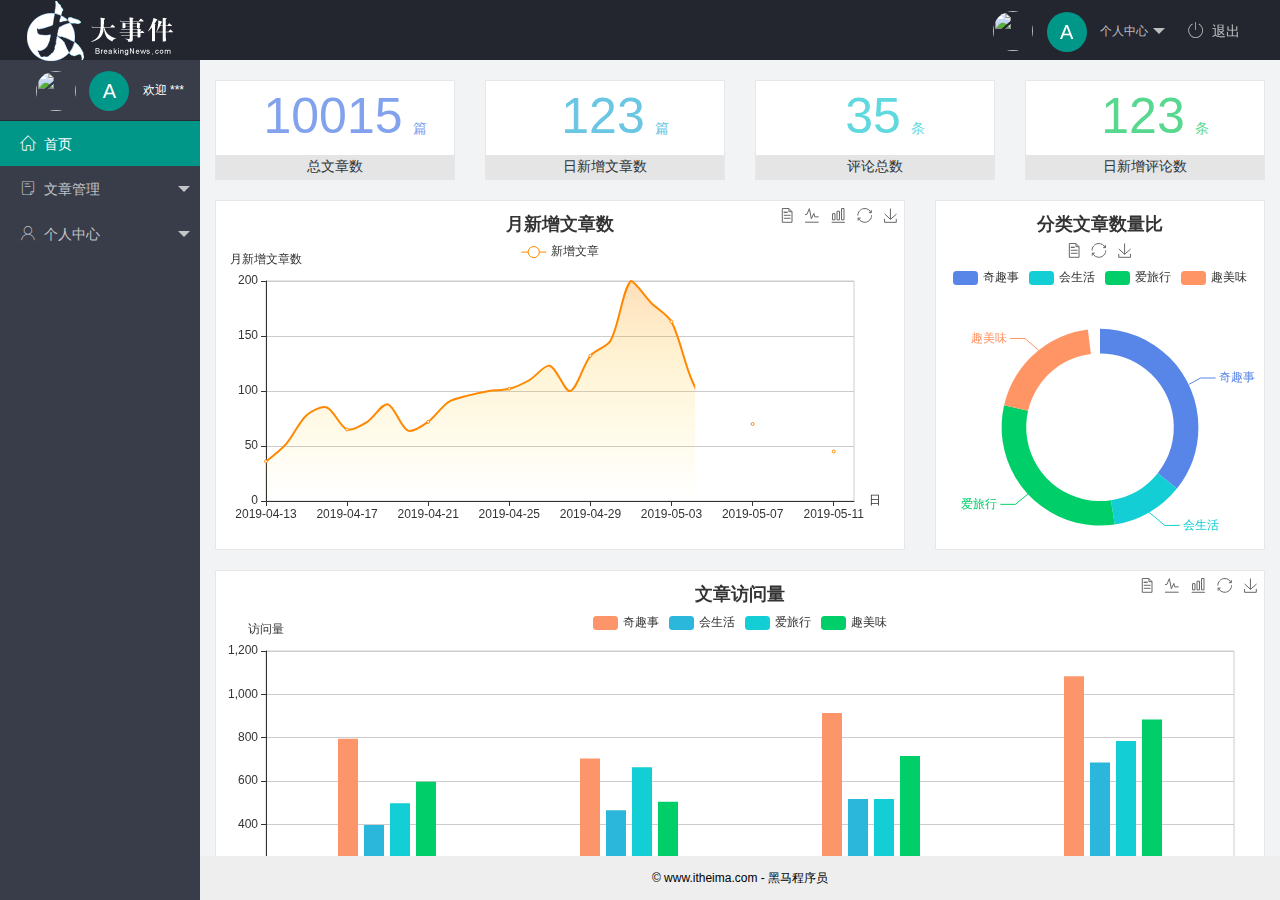
==== commit 55bb22c8: "修改了项目" ====
--- a/index.html
+++ b/index.html
@@ -26,13 +26,13 @@
               个人中心
             </a>
             <dl class="layui-nav-child">
-              <dd><a href="">基本资料</a></dd>
-              <dd><a href="">更换头像</a></dd>
-              <dd><a href="">重置密码</a></dd>
+              <dd><a href="/user/user_info.html" target="fm">基本资料</a></dd>
+              <dd><a href="/user/user_avatar.html" target="fm">更换头像</a></dd>
+              <dd><a href="/user/user_pwd.html" target="fm">重置密码</a></dd>
             </dl>
           </li>
           <li class="layui-nav-item">
-            <a href=""><span class="iconfont icon-tuichu"></span>退出</a>
+            <a href="javascript:;" id="btnLogout"><span class="iconfont icon-tuichu"></span>退出</a>
           </li>
         </ul>
       </div>
@@ -53,7 +53,7 @@
               <a class="" href="javascript:;"><span class="iconfont icon-16"></span>文章管理</a>
               <dl class="layui-nav-child">
                 <dd>
-                  <a href="javascript:;"><i class="layui-icon layui-icon-app"></i>文章类别</a>
+                  <a href="/article/art_cate.html" target="fm"><i class="layui-icon layui-icon-app"></i>文章类别</a>
                 </dd>
                 <dd>
                   <a href="javascript:;"><i class="layui-icon layui-icon-app"></i>文章列表</a>
@@ -67,13 +67,13 @@
               <a href="javascript:;"><span class="iconfont icon-user"></span>个人中心</a>
               <dl class="layui-nav-child">
                 <dd>
-                  <a href="javascript:;"><i class="layui-icon layui-icon-app"></i>基本资料</a>
+                  <a href="/user/user_info.html" target="fm"><i class="layui-icon layui-icon-app"></i>基本资料</a>
                 </dd>
                 <dd>
-                  <a href="javascript:;"><i class="layui-icon layui-icon-app"></i>更换头像</a>
+                  <a href="/user/user_avatar.html" target="fm"><i class="layui-icon layui-icon-app"></i>更换头像</a>
                 </dd>
                 <dd>
-                  <a href="javascript:;"><i class="layui-icon layui-icon-app"></i>重置密码</a>
+                  <a href="/user/user_pwd.html" target="fm"><i class="layui-icon layui-icon-app"></i>重置密码</a>
                 </dd>
               </dl>
             </li>
@@ -93,5 +93,11 @@
     </div>
     <!-- 导入 layui 的JS文件 -->
     <script src="/assets/lib/layui/layui.all.js"></script>
+    <!-- 导入 jQuery -->
+    <script src="/assets/lib/jquery.js"></script>
+    <!-- 导入自己封装的 baseAPI -->
+    <script src="/assets/js/baseAPI.js"></script>
+    <!-- 导入自己的 js 文件 -->
+    <script src="/assets/js/index.js"></script>
   </body>
 </html>
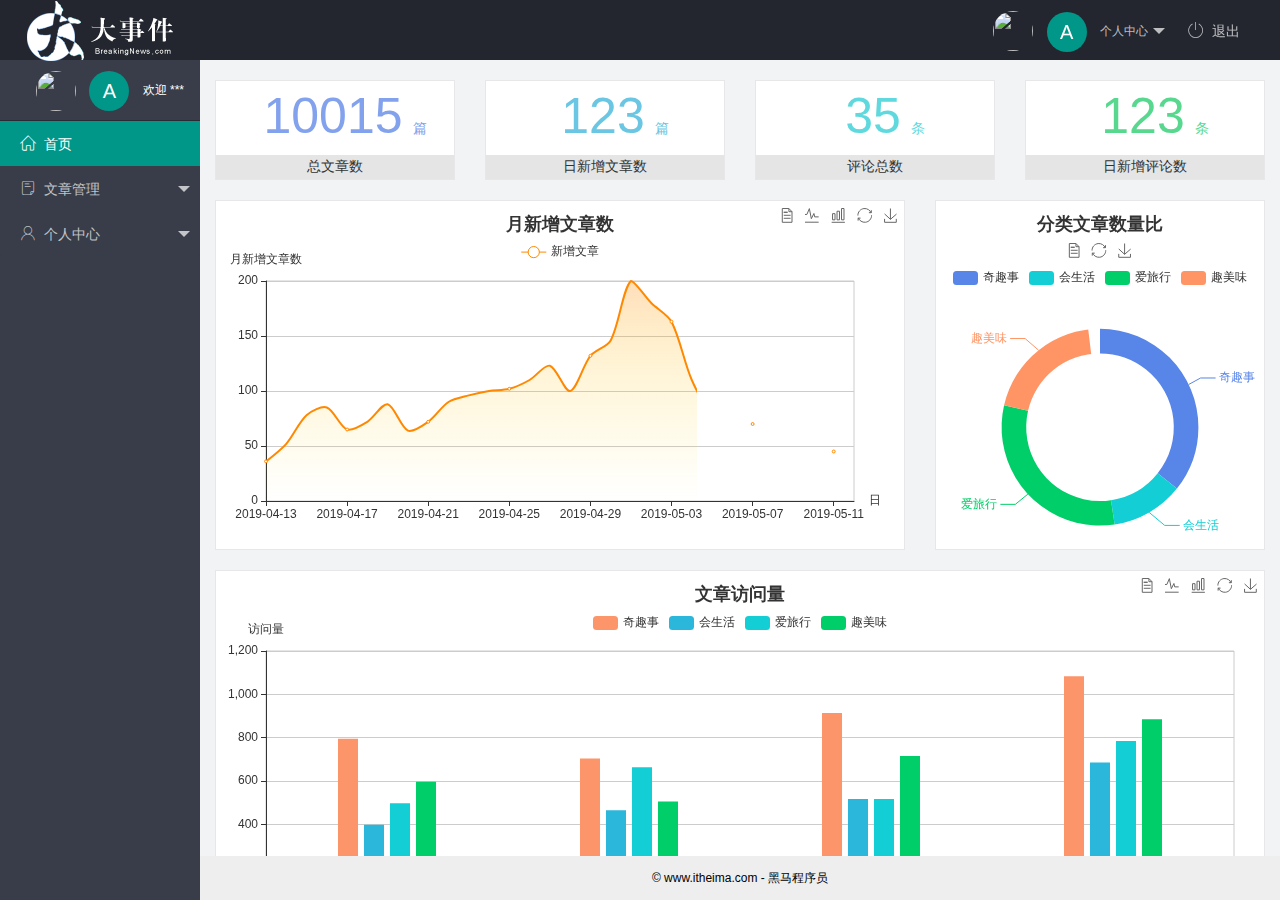
==== commit 475e9c31: "修改了项目" ====
--- a/index.html
+++ b/index.html
@@ -1,103 +1,106 @@
 <!DOCTYPE html>
 <html lang="en">
-  <head>
-    <meta charset="UTF-8" />
-    <meta name="viewport" content="width=device-width, initial-scale=1.0" />
-    <title>后台主页</title>
-    <!-- 导入 layui 的样式表 -->
-    <link rel="stylesheet" href="/assets/lib/layui/css/layui.css" />
-    <!-- 导入第三方图标库 -->
-    <link rel="stylesheet" href="/assets/fonts/iconfont.css" />
-    <!-- 导入自己的样式表 -->
-    <link rel="stylesheet" href="/assets/css/index.css" />
-  </head>
-  <body class="layui-layout-body">
-    <div class="layui-layout layui-layout-admin">
-      <div class="layui-header">
-        <div class="layui-logo">
-          <img src="/assets/images/logo.png" alt="" />
+
+<head>
+  <meta charset="UTF-8" />
+  <meta name="viewport" content="width=device-width, initial-scale=1.0" />
+  <title>后台主页</title>
+  <!-- 导入 layui 的样式表 -->
+  <link rel="stylesheet" href="/assets/lib/layui/css/layui.css" />
+  <!-- 导入第三方图标库 -->
+  <link rel="stylesheet" href="/assets/fonts/iconfont.css" />
+  <!-- 导入自己的样式表 -->
+  <link rel="stylesheet" href="/assets/css/index.css" />
+</head>
+
+<body class="layui-layout-body">
+  <div class="layui-layout layui-layout-admin">
+    <div class="layui-header">
+      <div class="layui-logo">
+        <img src="/assets/images/logo.png" alt="" />
+      </div>
+      <!-- 头部区域（可配合layui已有的水平导航） -->
+      <ul class="layui-nav layui-layout-right">
+        <li class="layui-nav-item">
+          <a href="javascript:;" class="userinfo">
+            <img src="http://t.cn/RCzsdCq" class="layui-nav-img" />
+            <span class="text-avatar">A</span>
+            个人中心
+          </a>
+          <dl class="layui-nav-child">
+            <dd><a href="/user/user_info.html" target="fm">基本资料</a></dd>
+            <dd><a href="/user/user_avatar.html" target="fm">更换头像</a></dd>
+            <dd><a href="/user/user_pwd.html" target="fm">重置密码</a></dd>
+          </dl>
+        </li>
+        <li class="layui-nav-item">
+          <a href="javascript:;" id="btnLogout"><span class="iconfont icon-tuichu"></span>退出</a>
+        </li>
+      </ul>
+    </div>
+
+    <div class="layui-side layui-bg-black">
+      <div class="layui-side-scroll">
+        <div class="userinfo">
+          <img src="http://t.cn/RCzsdCq" class="layui-nav-img" />
+          <span class="text-avatar">A</span>
+          <span id="welcome">欢迎 ***</span>
         </div>
-        <!-- 头部区域（可配合layui已有的水平导航） -->
-        <ul class="layui-nav layui-layout-right">
+        <!-- 左侧导航区域（可配合layui已有的垂直导航） -->
+        <ul class="layui-nav layui-nav-tree" lay-shrink="all">
+          <li class="layui-nav-item layui-this">
+            <a href="/home/dashboard.html" target="fm"><span class="iconfont icon-home"></span>首页</a>
+          </li>
           <li class="layui-nav-item">
-            <a href="javascript:;" class="userinfo">
-              <img src="http://t.cn/RCzsdCq" class="layui-nav-img" />
-              <span class="text-avatar">A</span>
-              个人中心
-            </a>
+            <a class="" href="javascript:;"><span class="iconfont icon-16"></span>文章管理</a>
             <dl class="layui-nav-child">
-              <dd><a href="/user/user_info.html" target="fm">基本资料</a></dd>
-              <dd><a href="/user/user_avatar.html" target="fm">更换头像</a></dd>
-              <dd><a href="/user/user_pwd.html" target="fm">重置密码</a></dd>
+              <dd>
+                <a href="/article/art_cate.html" target="fm"><i class="layui-icon layui-icon-app"></i>文章类别</a>
+              </dd>
+              <dd>
+                <a href="javascript:;"><i class="layui-icon layui-icon-app"></i>文章列表</a>
+              </dd>
+              <dd>
+                <a href="javascript:;"><i class="layui-icon layui-icon-app"></i>发布文章</a>
+              </dd>
             </dl>
           </li>
           <li class="layui-nav-item">
-            <a href="javascript:;" id="btnLogout"><span class="iconfont icon-tuichu"></span>退出</a>
+            <a href="javascript:;"><span class="iconfont icon-user"></span>个人中心</a>
+            <dl class="layui-nav-child">
+              <dd>
+                <a href="/user/user_info.html" target="fm"><i class="layui-icon layui-icon-app"></i>基本资料</a>
+              </dd>
+              <dd>
+                <a href="/user/user_avatar.html" target="fm"><i class="layui-icon layui-icon-app"></i>更换头像</a>
+              </dd>
+              <dd>
+                <a href="/user/user_pwd.html" target="fm"><i class="layui-icon layui-icon-app"></i>重置密码</a>
+              </dd>
+            </dl>
           </li>
         </ul>
       </div>
+    </div>
 
-      <div class="layui-side layui-bg-black">
-        <div class="layui-side-scroll">
-          <div class="userinfo">
-            <img src="http://t.cn/RCzsdCq" class="layui-nav-img" />
-            <span class="text-avatar">A</span>
-            <span id="welcome">欢迎 ***</span>
-          </div>
-          <!-- 左侧导航区域（可配合layui已有的垂直导航） -->
-          <ul class="layui-nav layui-nav-tree" lay-shrink="all">
-            <li class="layui-nav-item layui-this">
-              <a href="/home/dashboard.html" target="fm"><span class="iconfont icon-home"></span>首页</a>
-            </li>
-            <li class="layui-nav-item">
-              <a class="" href="javascript:;"><span class="iconfont icon-16"></span>文章管理</a>
-              <dl class="layui-nav-child">
-                <dd>
-                  <a href="/article/art_cate.html" target="fm"><i class="layui-icon layui-icon-app"></i>文章类别</a>
-                </dd>
-                <dd>
-                  <a href="javascript:;"><i class="layui-icon layui-icon-app"></i>文章列表</a>
-                </dd>
-                <dd>
-                  <a href="javascript:;"><i class="layui-icon layui-icon-app"></i>发布文章</a>
-                </dd>
-              </dl>
-            </li>
-            <li class="layui-nav-item">
-              <a href="javascript:;"><span class="iconfont icon-user"></span>个人中心</a>
-              <dl class="layui-nav-child">
-                <dd>
-                  <a href="/user/user_info.html" target="fm"><i class="layui-icon layui-icon-app"></i>基本资料</a>
-                </dd>
-                <dd>
-                  <a href="/user/user_avatar.html" target="fm"><i class="layui-icon layui-icon-app"></i>更换头像</a>
-                </dd>
-                <dd>
-                  <a href="/user/user_pwd.html" target="fm"><i class="layui-icon layui-icon-app"></i>重置密码</a>
-                </dd>
-              </dl>
-            </li>
-          </ul>
-        </div>
-      </div>
+    <div class="layui-body">
+      <!-- 内容主体区域 -->
+      <iframe name="fm" src="/home/dashboard.html" frameborder="0"></iframe>
+    </div>
 
-      <div class="layui-body">
-        <!-- 内容主体区域 -->
-        <iframe name="fm" src="/home/dashboard.html" frameborder="0"></iframe>
-      </div>
+    <div class="layui-footer">
+      <!-- 底部固定区域 -->
+      © www.itheima.com - 黑马程序员
+    </div>
+  </div>
+  <!-- 导入 layui 的JS文件 -->
+  <script src="/assets/lib/layui/layui.all.js"></script>
+  <!-- 导入 jQuery -->
+  <script src="/assets/lib/jquery.js"></script>
+  <!-- 导入自己封装的 baseAPI -->
+  <script src="/assets/js/baseAPI.js"></script>
+  <!-- 导入自己的 js 文件 -->
+  <script src="/assets/js/index.js"></script>
+</body>
 
-      <div class="layui-footer">
-        <!-- 底部固定区域 -->
-        © www.itheima.com - 黑马程序员
-      </div>
-    </div>
-    <!-- 导入 layui 的JS文件 -->
-    <script src="/assets/lib/layui/layui.all.js"></script>
-    <!-- 导入 jQuery -->
-    <script src="/assets/lib/jquery.js"></script>
-    <!-- 导入自己封装的 baseAPI -->
-    <script src="/assets/js/baseAPI.js"></script>
-    <!-- 导入自己的 js 文件 -->
-    <script src="/assets/js/index.js"></script>
-  </body>
-</html>
+</html>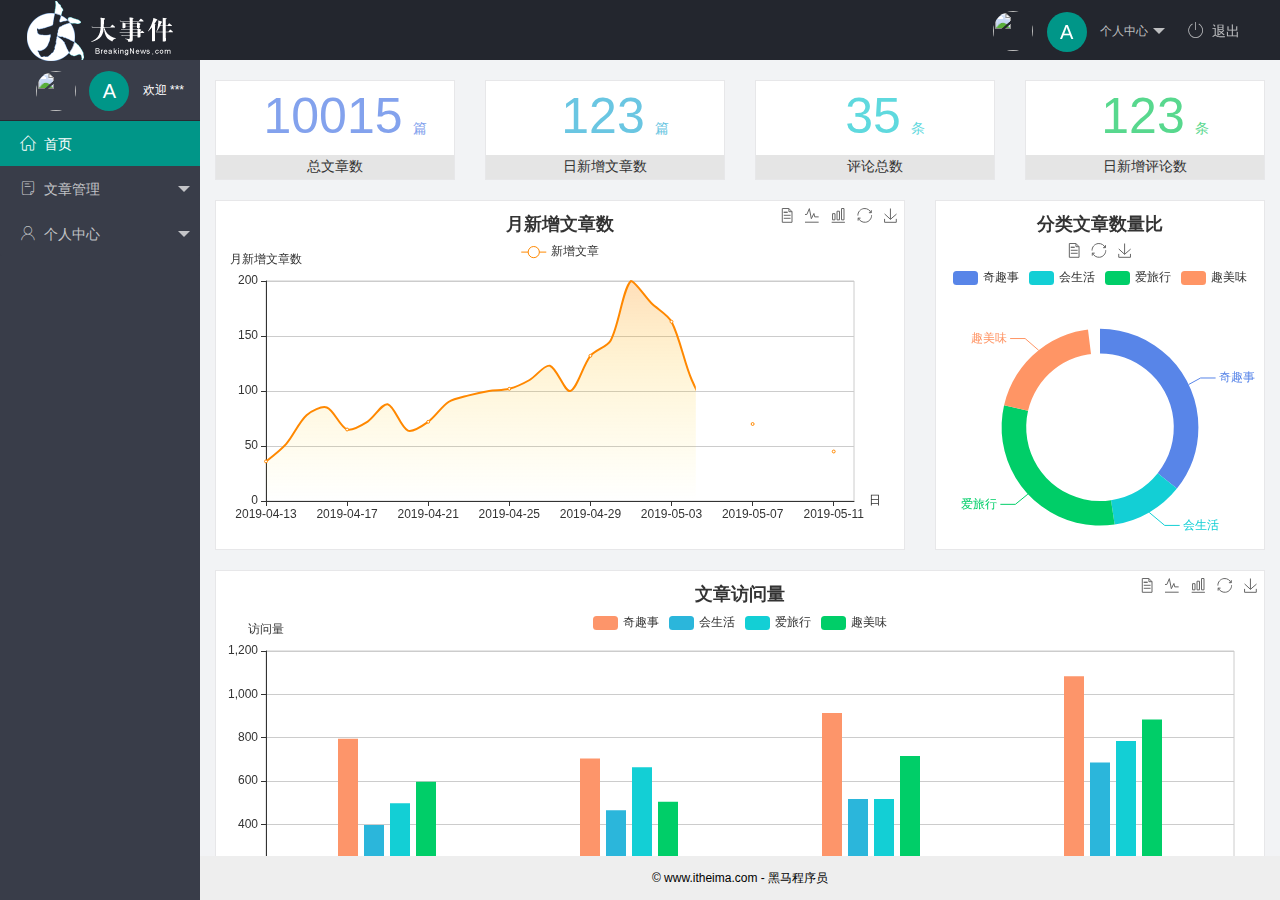
==== commit 54174f1f: "新增了article" ====
--- a/index.html
+++ b/index.html
@@ -58,10 +58,10 @@
                 <a href="/article/art_cate.html" target="fm"><i class="layui-icon layui-icon-app"></i>文章类别</a>
               </dd>
               <dd>
-                <a href="javascript:;"><i class="layui-icon layui-icon-app"></i>文章列表</a>
+                <a href="/article/art_list.html" target="fm"><i class="layui-icon layui-icon-app"></i>文章列表</a>
               </dd>
               <dd>
-                <a href="javascript:;"><i class="layui-icon layui-icon-app"></i>发布文章</a>
+                <a href="/article/art_pub.html" target="fm"><i class="layui-icon layui-icon-app"></i>发布文章</a>
               </dd>
             </dl>
           </li>
